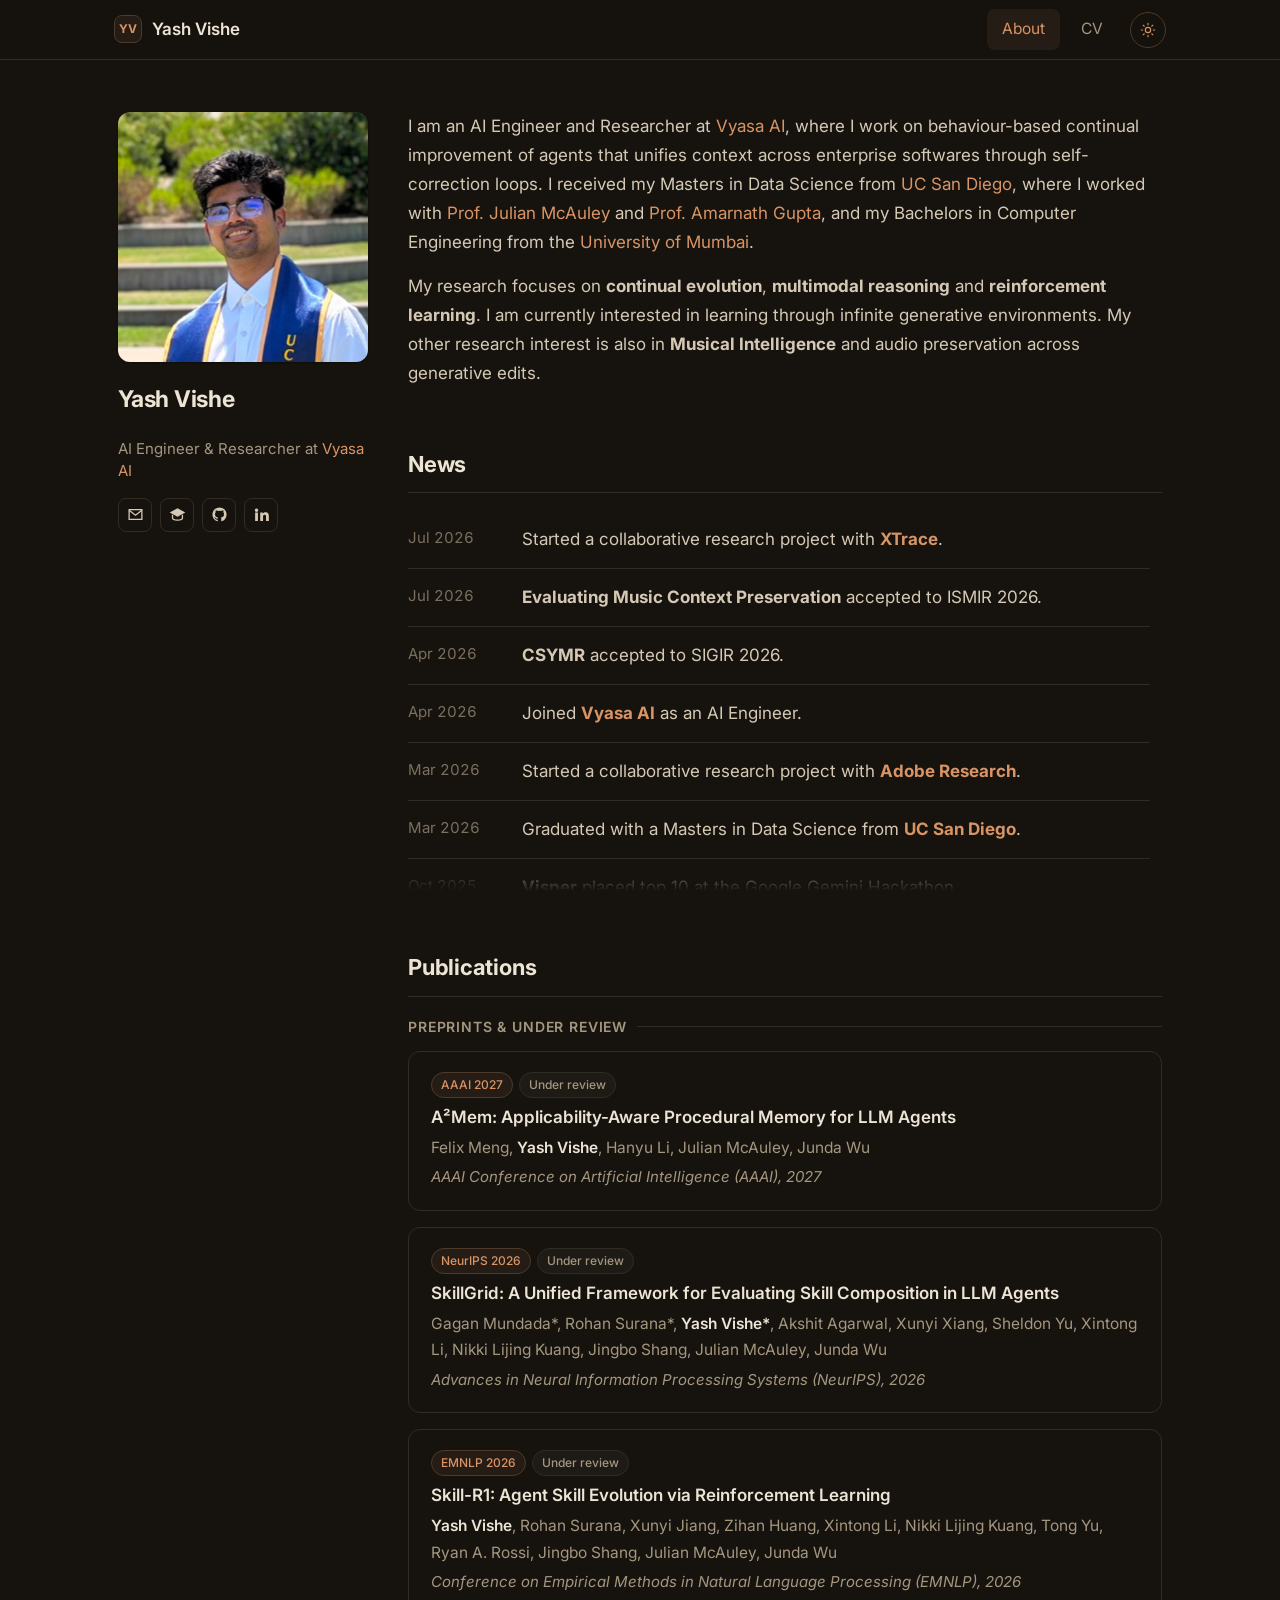
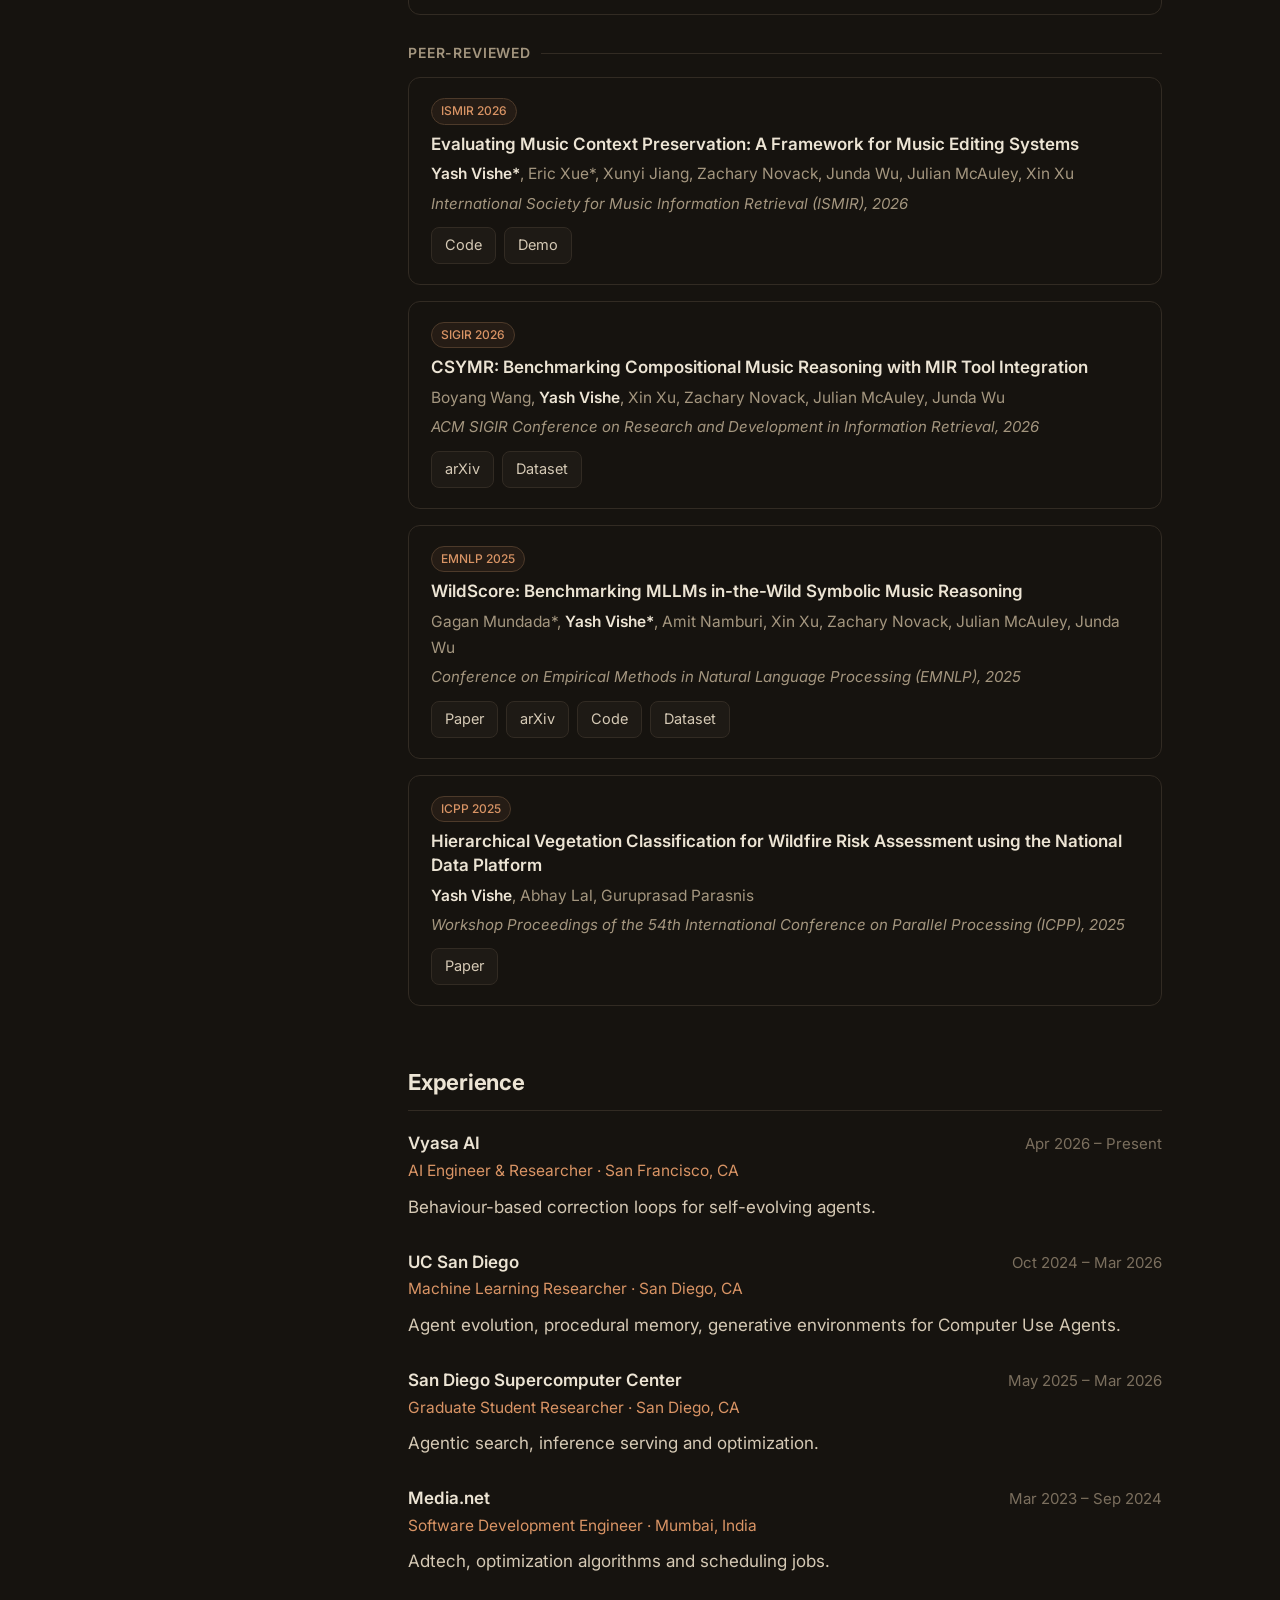
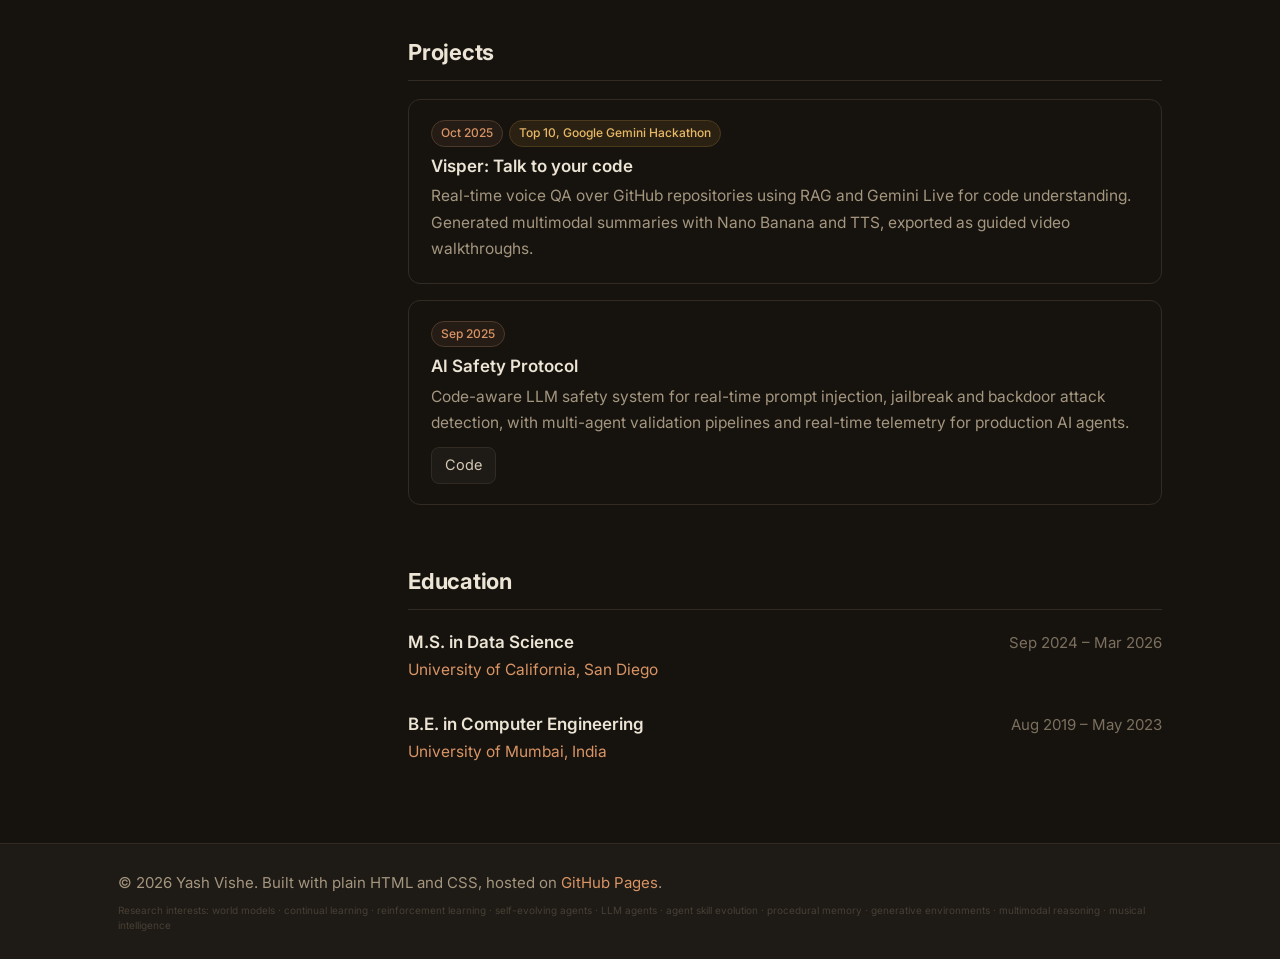
==== index.html @ a3ae2d79 "Replace Hugo portfolio with static academic homepage Single-page site: bio, news, publications, expe" ====
<!DOCTYPE html>
<html lang="en">
<head>
<meta charset="utf-8">
<meta name="viewport" content="width=device-width, initial-scale=1">
<title>Yash Vishe — World Models, Continual Learning &amp; Self-Evolving Agents</title>
<meta name="description" content="Yash Vishe is an AI Engineer and Researcher working on world models, continual learning, reinforcement learning and self-evolving agents. Publications at EMNLP, SIGIR, ISMIR and ICPP.">
<meta name="author" content="Yash Vishe">
<meta name="keywords" content="Yash Vishe, world models, continual learning, reinforcement learning, self-evolving agents, LLM agents, agent skill evolution, procedural memory, generative environments, multimodal reasoning, UC San Diego, AI researcher">
<link rel="canonical" href="https://yashvishe13.github.io/">
<meta name="robots" content="index, follow, max-image-preview:large, max-snippet:-1">

<!-- Open Graph -->
<meta property="og:type" content="profile">
<meta property="og:site_name" content="Yash Vishe">
<meta property="og:title" content="Yash Vishe — World Models, Continual Learning &amp; Self-Evolving Agents">
<meta property="og:description" content="AI Engineer and Researcher working on world models, continual learning, reinforcement learning and self-evolving agents.">
<meta property="og:url" content="https://yashvishe13.github.io/">
<meta property="og:image" content="https://yashvishe13.github.io/assets/profile.jpg">
<meta property="og:image:alt" content="Portrait of Yash Vishe">
<meta property="profile:first_name" content="Yash">
<meta property="profile:last_name" content="Vishe">

<!-- Twitter/X -->
<meta name="twitter:card" content="summary_large_image">
<meta name="twitter:title" content="Yash Vishe — World Models, Continual Learning &amp; Self-Evolving Agents">
<meta name="twitter:description" content="AI Engineer and Researcher working on world models, continual learning, reinforcement learning and self-evolving agents.">
<meta name="twitter:image" content="https://yashvishe13.github.io/assets/profile.jpg">

<!-- Google Scholar / citation indexing -->
<meta name="citation_author" content="Vishe, Yash">
<meta name="citation_author_institution" content="University of California, San Diego">

<link rel="preconnect" href="https://fonts.googleapis.com">
<link rel="preconnect" href="https://fonts.gstatic.com" crossorigin>
<link href="https://fonts.googleapis.com/css2?family=Inter:wght@400;500;600;700&display=swap" rel="stylesheet">
<link rel="stylesheet" href="style.css">

<script type="application/ld+json">
{
  "@context": "https://schema.org",
  "@graph": [
    {
      "@type": "Person",
      "@id": "https://yashvishe13.github.io/#person",
      "name": "Yash Vishe",
      "givenName": "Yash",
      "familyName": "Vishe",
      "url": "https://yashvishe13.github.io/",
      "image": "https://yashvishe13.github.io/assets/profile.jpg",
      "email": "mailto:yvishe@ucsd.edu",
      "jobTitle": "AI Engineer and Researcher",
      "description": "AI Engineer and Researcher working on world models, continual learning, reinforcement learning and self-evolving agents.",
      "worksFor": { "@type": "Organization", "name": "Vyasa AI", "url": "https://www.vyasa-ai.com/" },
      "alumniOf": [
        { "@type": "CollegeOrUniversity", "name": "University of California, San Diego", "url": "https://ucsd.edu" },
        { "@type": "CollegeOrUniversity", "name": "University of Mumbai", "url": "https://mu.ac.in/" }
      ],
      "knowsAbout": [
        "World models",
        "Continual learning",
        "Reinforcement learning",
        "Self-evolving agents",
        "LLM agents",
        "Agent skill evolution",
        "Procedural memory",
        "Generative environments",
        "Multimodal reasoning",
        "Music information retrieval"
      ],
      "sameAs": [
        "https://scholar.google.com/citations?user=0bql14MAAAAJ&hl=en",
        "https://github.com/Yashvishe13",
        "https://linkedin.com/in/yashvishe"
      ]
    },
    {
      "@type": "WebSite",
      "@id": "https://yashvishe13.github.io/#website",
      "url": "https://yashvishe13.github.io/",
      "name": "Yash Vishe",
      "about": { "@id": "https://yashvishe13.github.io/#person" },
      "inLanguage": "en"
    },
    {
      "@type": "ScholarlyArticle",
      "headline": "WildScore: Benchmarking MLLMs in-the-Wild Symbolic Music Reasoning",
      "author": { "@id": "https://yashvishe13.github.io/#person" },
      "datePublished": "2025",
      "url": "https://aclanthology.org/2025.emnlp-main.853/",
      "sameAs": "https://arxiv.org/abs/2509.04744",
      "isPartOf": { "@type": "PublicationEvent", "name": "EMNLP 2025" }
    },
    {
      "@type": "ScholarlyArticle",
      "headline": "CSYMR: Benchmarking Compositional Music Reasoning with MIR Tool Integration",
      "author": { "@id": "https://yashvishe13.github.io/#person" },
      "datePublished": "2026",
      "url": "https://arxiv.org/abs/2601.11556",
      "isPartOf": { "@type": "PublicationEvent", "name": "SIGIR 2026" }
    },
    {
      "@type": "ScholarlyArticle",
      "headline": "Hierarchical Vegetation Classification for Wildfire Risk Assessment using the National Data Platform",
      "author": { "@id": "https://yashvishe13.github.io/#person" },
      "datePublished": "2025",
      "url": "https://dl.acm.org/doi/full/10.1145/3750720.3757307",
      "isPartOf": { "@type": "PublicationEvent", "name": "ICPP 2025 Workshops" }
    }
  ]
}
</script>

<script>
// set the mode before first paint so dark never flashes white
(function () {
  var saved = localStorage.getItem('theme');
  document.documentElement.setAttribute('data-theme', saved || 'dark');
})();
</script>
</head>
<body>

<nav class="nav">
  <div class="nav-inner">
    <a class="nav-logo" href="/">
      <span class="logo-mark">YV</span>
      <span>Yash Vishe</span>
    </a>
    <div class="nav-right">
      <ul class="nav-links">
        <li><a href="/" class="active">About</a></li>
        <li><a href="assets/resume_main.pdf">CV</a></li>
      </ul>
      <button id="themeToggle" class="theme-toggle" type="button" aria-label="Toggle color mode" title="Switch to dark mode">
        <svg class="icon-moon" viewBox="0 0 24 24" fill="none" stroke="currentColor" stroke-width="1.7" stroke-linecap="round" stroke-linejoin="round"><path d="M21 12.8A9 9 0 1 1 11.2 3a7 7 0 0 0 9.8 9.8Z"/></svg>
        <svg class="icon-sun" viewBox="0 0 24 24" fill="none" stroke="currentColor" stroke-width="1.7" stroke-linecap="round" stroke-linejoin="round"><circle cx="12" cy="12" r="4"/><path d="M12 2v2m0 16v2M4.9 4.9l1.4 1.4m11.4 11.4 1.4 1.4M2 12h2m16 0h2M4.9 19.1l1.4-1.4M17.7 6.3l1.4-1.4"/></svg>
      </button>
    </div>
  </div>
</nav>

<main class="page">
  <div class="profile-layout">

    <aside class="sidebar">
      <div class="profile-photo-wrap">
        <img src="assets/profile.jpg" alt="Yash Vishe"
             onerror="this.remove();this.closest('.profile-photo-wrap').classList.add('empty')">
      </div>
      <h1 class="profile-name">Yash Vishe</h1>
      <div class="profile-title">AI Engineer &amp; Researcher at <a href="https://www.vyasa-ai.com/" target="_blank" rel="noopener">Vyasa AI</a></div>
      <div class="social-links">
        <a href="mailto:yvishe@ucsd.edu" title="Email" aria-label="Email">
          <svg viewBox="0 0 24 24"><path d="M3 5h18v14H3z" fill="none" stroke="currentColor" stroke-width="1.8"/><path d="m3 6 9 7 9-7" fill="none" stroke="currentColor" stroke-width="1.8"/></svg>
        </a>
        <a href="https://scholar.google.com/citations?user=0bql14MAAAAJ&amp;hl=en" title="Google Scholar" aria-label="Google Scholar" target="_blank" rel="noopener">
          <svg viewBox="0 0 24 24"><path d="M12 3 1 9l11 6 11-6-11-6Z" fill="currentColor"/><path d="M5 12.5V17c0 1.7 3.1 3 7 3s7-1.3 7-3v-4.5" fill="none" stroke="currentColor" stroke-width="1.8"/></svg>
        </a>
        <a href="https://github.com/Yashvishe13" title="GitHub" aria-label="GitHub" target="_blank" rel="noopener">
          <svg viewBox="0 0 24 24"><path fill="currentColor" d="M12 2a10 10 0 0 0-3.16 19.49c.5.09.68-.22.68-.48v-1.7c-2.78.6-3.37-1.34-3.37-1.34-.45-1.16-1.11-1.47-1.11-1.47-.91-.62.07-.61.07-.61 1 .07 1.53 1.03 1.53 1.03.9 1.53 2.36 1.09 2.94.83.09-.65.35-1.09.63-1.34-2.22-.25-4.56-1.11-4.56-4.95 0-1.09.39-1.99 1.03-2.69-.1-.25-.45-1.27.1-2.65 0 0 .84-.27 2.75 1.03a9.5 9.5 0 0 1 5 0c1.91-1.3 2.75-1.03 2.75-1.03.55 1.38.2 2.4.1 2.65.64.7 1.03 1.6 1.03 2.69 0 3.85-2.34 4.7-4.57 4.95.36.31.68.92.68 1.85v2.74c0 .27.18.58.69.48A10 10 0 0 0 12 2Z"/></svg>
        </a>
        <a href="https://linkedin.com/in/yashvishe" title="LinkedIn" aria-label="LinkedIn" target="_blank" rel="noopener">
          <svg viewBox="0 0 24 24"><path fill="currentColor" d="M4.98 3.5a2.5 2.5 0 1 0 0 5 2.5 2.5 0 0 0 0-5ZM3 9h4v12H3V9Zm7 0h3.8v1.7h.05c.53-.95 1.83-1.95 3.77-1.95 4.03 0 4.78 2.5 4.78 5.75V21h-4v-5.7c0-1.36-.03-3.1-1.95-3.1-1.95 0-2.25 1.47-2.25 3v5.8h-4V9Z"/></svg>
        </a>
      </div>
    </aside>

    <div class="main-content">

      <section class="section">
        <p class="bio">
          I am an AI Engineer and Researcher at <a href="https://www.vyasa-ai.com/" target="_blank" rel="noopener">Vyasa AI</a>, where I work on
          behaviour-based continual improvement of agents that unifies context across enterprise
          softwares through self-correction loops. I received my Masters in Data Science
          from <a href="https://ucsd.edu" target="_blank" rel="noopener">UC San Diego</a>, where I worked with
          <a href="https://cseweb.ucsd.edu/~jmcauley/" target="_blank" rel="noopener">Prof. Julian McAuley</a> and
          <a href="https://www.sdsc.edu/research/experts/gupta_amarnath.html" target="_blank" rel="noopener">Prof. Amarnath Gupta</a>, and my Bachelors in
          Computer Engineering from the <a href="https://mu.ac.in/" target="_blank" rel="noopener">University of Mumbai</a>.
        </p>
        <p class="bio">
          My research focuses on <strong>continual evolution</strong>, <strong>multimodal reasoning</strong>
          and <strong>reinforcement learning</strong>. I am currently interested in learning through
          infinite generative environments. My other research interest is also in
          <strong>Musical Intelligence</strong> and audio preservation across generative edits.
        </p>
      </section>

      <section class="section" id="news">
        <h2 class="section-title">News</h2>
        <ul class="news-list">
          <li class="news-item"><span class="news-date">Jul 2026</span><span class="news-text">Started a collaborative research project with <a href="https://xtrace.ai/" target="_blank" rel="noopener"><strong>XTrace</strong></a>.</span></li>
          <li class="news-item"><span class="news-date">Jul 2026</span><span class="news-text"><strong>Evaluating Music Context Preservation</strong> accepted to ISMIR 2026.</span></li>
          <li class="news-item"><span class="news-date">Apr 2026</span><span class="news-text"><strong>CSYMR</strong> accepted to SIGIR 2026.</span></li>
          <li class="news-item"><span class="news-date">Apr 2026</span><span class="news-text">Joined <a href="https://www.vyasa-ai.com/" target="_blank" rel="noopener"><strong>Vyasa AI</strong></a> as an AI Engineer.</span></li>
          <li class="news-item"><span class="news-date">Mar 2026</span><span class="news-text">Started a collaborative research project with <a href="https://research.adobe.com/" target="_blank" rel="noopener"><strong>Adobe Research</strong></a>.</span></li>
          <li class="news-item"><span class="news-date">Mar 2026</span><span class="news-text">Graduated with a Masters in Data Science from <a href="https://ucsd.edu" target="_blank" rel="noopener"><strong>UC San Diego</strong></a>.</span></li>
          <li class="news-item"><span class="news-date">Oct 2025</span><span class="news-text"><strong>Visper</strong> placed top 10 at the Google Gemini Hackathon.</span></li>
          <li class="news-item"><span class="news-date">Sep 2025</span><span class="news-text"><strong>Hierarchical Vegetation Classification</strong> accepted to the ICPP 2025 Workshops.</span></li>
          <li class="news-item"><span class="news-date">Aug 2025</span><span class="news-text"><strong>WildScore</strong> accepted to EMNLP 2025.</span></li>
          <li class="news-item"><span class="news-date">May 2025</span><span class="news-text">Started as a Graduate Student Researcher at the <a href="https://www.sdsc.edu/" target="_blank" rel="noopener"><strong>San Diego Supercomputer Center</strong></a>.</span></li>
          <li class="news-item"><span class="news-date">Apr 2025</span><span class="news-text">Awarded a <strong>$1,500 fellowship</strong> from <a href="https://www.lanl.gov/" target="_blank" rel="noopener"><strong>Los Alamos National Laboratory</strong></a>.</span></li>
          <li class="news-item"><span class="news-date">Mar 2025</span><span class="news-text">Placed <strong>1st</strong> in the <strong>Fire Ready Data Challenge</strong>.</span></li>
        </ul>
      </section>

      <section class="section" id="publications">
        <h2 class="section-title">Publications</h2>

        <h3 class="subsection-title">Preprints &amp; Under Review</h3>
        <div class="pub-list">

          <div class="pub-card">
            <div class="pub-tags"><span class="tag tag-venue">AAAI 2027</span><span class="tag tag-review">Under review</span></div>
            <div class="pub-title">A²Mem: Applicability-Aware Procedural Memory for LLM Agents</div>
            <div class="pub-authors">Felix Meng, <strong>Yash Vishe</strong>, Hanyu Li, Julian McAuley, Junda Wu</div>
            <div class="pub-venue">AAAI Conference on Artificial Intelligence (AAAI), 2027</div>
          </div>

          <div class="pub-card">
            <div class="pub-tags"><span class="tag tag-venue">NeurIPS 2026</span><span class="tag tag-review">Under review</span></div>
            <div class="pub-title">SkillGrid: A Unified Framework for Evaluating Skill Composition in LLM Agents</div>
            <div class="pub-authors">Gagan Mundada*, Rohan Surana*, <strong>Yash Vishe*</strong>, Akshit Agarwal, Xunyi Xiang, Sheldon Yu, Xintong Li, Nikki Lijing Kuang, Jingbo Shang, Julian McAuley, Junda Wu</div>
            <div class="pub-venue">Advances in Neural Information Processing Systems (NeurIPS), 2026</div>
          </div>

          <div class="pub-card">
            <div class="pub-tags"><span class="tag tag-venue">EMNLP 2026</span><span class="tag tag-review">Under review</span></div>
            <div class="pub-title">Skill-R1: Agent Skill Evolution via Reinforcement Learning</div>
            <div class="pub-authors"><strong>Yash Vishe</strong>, Rohan Surana, Xunyi Jiang, Zihan Huang, Xintong Li, Nikki Lijing Kuang, Tong Yu, Ryan A. Rossi, Jingbo Shang, Julian McAuley, Junda Wu</div>
            <div class="pub-venue">Conference on Empirical Methods in Natural Language Processing (EMNLP), 2026</div>
          </div>

        </div>

        <h3 class="subsection-title">Peer-Reviewed</h3>
        <div class="pub-list">

          <div class="pub-card">
            <div class="pub-tags"><span class="tag tag-venue">ISMIR 2026</span></div>
            <div class="pub-title">Evaluating Music Context Preservation: A Framework for Music Editing Systems</div>
            <div class="pub-authors"><strong>Yash Vishe*</strong>, Eric Xue*, Xunyi Jiang, Zachary Novack, Junda Wu, Julian McAuley, Xin Xu</div>
            <div class="pub-venue">International Society for Music Information Retrieval (ISMIR), 2026</div>
            <div class="pub-links">
              <a class="pub-link" href="https://github.com/Yashvishe13/MuseCPEval" target="_blank" rel="noopener">Code</a>
              <a class="pub-link" href="https://musecpeval-demo.netlify.app/" target="_blank" rel="noopener">Demo</a>
            </div>
          </div>

          <div class="pub-card">
            <div class="pub-tags"><span class="tag tag-venue">SIGIR 2026</span></div>
            <div class="pub-title"><a href="https://arxiv.org/abs/2601.11556" target="_blank" rel="noopener">CSYMR: Benchmarking Compositional Music Reasoning with MIR Tool Integration</a></div>
            <div class="pub-authors">Boyang Wang, <strong>Yash Vishe</strong>, Xin Xu, Zachary Novack, Julian McAuley, Junda Wu</div>
            <div class="pub-venue">ACM SIGIR Conference on Research and Development in Information Retrieval, 2026</div>
            <div class="pub-links">
              <a class="pub-link" href="https://arxiv.org/abs/2601.11556" target="_blank" rel="noopener">arXiv</a>
              <a class="pub-link" href="https://huggingface.co/datasets/wangby76/CSyMR-Bench" target="_blank" rel="noopener">Dataset</a>
            </div>
          </div>

          <div class="pub-card">
            <div class="pub-tags"><span class="tag tag-venue">EMNLP 2025</span></div>
            <div class="pub-title"><a href="https://aclanthology.org/2025.emnlp-main.853/" target="_blank" rel="noopener">WildScore: Benchmarking MLLMs in-the-Wild Symbolic Music Reasoning</a></div>
            <div class="pub-authors">Gagan Mundada*, <strong>Yash Vishe*</strong>, Amit Namburi, Xin Xu, Zachary Novack, Julian McAuley, Junda Wu</div>
            <div class="pub-venue">Conference on Empirical Methods in Natural Language Processing (EMNLP), 2025</div>
            <div class="pub-links">
              <a class="pub-link" href="https://aclanthology.org/2025.emnlp-main.853/" target="_blank" rel="noopener">Paper</a>
              <a class="pub-link" href="https://arxiv.org/abs/2509.04744" target="_blank" rel="noopener">arXiv</a>
              <a class="pub-link" href="https://github.com/Yashvishe13/WildScore" target="_blank" rel="noopener">Code</a>
              <a class="pub-link" href="https://huggingface.co/datasets/GM77/WildScore" target="_blank" rel="noopener">Dataset</a>
            </div>
          </div>

          <div class="pub-card">
            <div class="pub-tags"><span class="tag tag-venue">ICPP 2025</span></div>
            <div class="pub-title"><a href="https://dl.acm.org/doi/full/10.1145/3750720.3757307" target="_blank" rel="noopener">Hierarchical Vegetation Classification for Wildfire Risk Assessment using the National Data Platform</a></div>
            <div class="pub-authors"><strong>Yash Vishe</strong>, Abhay Lal, Guruprasad Parasnis</div>
            <div class="pub-venue">Workshop Proceedings of the 54th International Conference on Parallel Processing (ICPP), 2025</div>
            <div class="pub-links">
              <a class="pub-link" href="https://dl.acm.org/doi/full/10.1145/3750720.3757307" target="_blank" rel="noopener">Paper</a>
            </div>
          </div>

        </div>
      </section>

      <section class="section" id="experience">
        <h2 class="section-title">Experience</h2>
        <div class="exp-list">

          <div class="exp-item">
            <div class="exp-head">
              <span class="exp-role">Vyasa AI</span>
              <span class="exp-date">Apr 2026 – Present</span>
            </div>
            <div class="exp-org">AI Engineer &amp; Researcher · San Francisco, CA</div>
            <p class="exp-note">Behaviour-based correction loops for self-evolving agents.</p>
          </div>

          <div class="exp-item">
            <div class="exp-head">
              <span class="exp-role">UC San Diego</span>
              <span class="exp-date">Oct 2024 – Mar 2026</span>
            </div>
            <div class="exp-org">Machine Learning Researcher · San Diego, CA</div>
            <p class="exp-note">Agent evolution, procedural memory, generative environments for Computer Use Agents.</p>
          </div>

          <div class="exp-item">
            <div class="exp-head">
              <span class="exp-role">San Diego Supercomputer Center</span>
              <span class="exp-date">May 2025 – Mar 2026</span>
            </div>
            <div class="exp-org">Graduate Student Researcher · San Diego, CA</div>
            <p class="exp-note">Agentic search, inference serving and optimization.</p>
          </div>

          <div class="exp-item">
            <div class="exp-head">
              <span class="exp-role">Media.net</span>
              <span class="exp-date">Mar 2023 – Sep 2024</span>
            </div>
            <div class="exp-org">Software Development Engineer · Mumbai, India</div>
            <p class="exp-note">Adtech, optimization algorithms and scheduling jobs.</p>
          </div>

        </div>
      </section>

      <section class="section" id="projects">
        <h2 class="section-title">Projects</h2>
        <div class="pub-list">

          <div class="pub-card">
            <div class="pub-tags"><span class="tag tag-venue">Oct 2025</span><span class="tag tag-award">Top 10, Google Gemini Hackathon</span></div>
            <div class="pub-title">Visper: Talk to your code</div>
            <div class="pub-authors">Real-time voice QA over GitHub repositories using RAG and Gemini Live for code understanding. Generated multimodal summaries with Nano Banana and TTS, exported as guided video walkthroughs.</div>
          </div>

          <div class="pub-card">
            <div class="pub-tags"><span class="tag tag-venue">Sep 2025</span></div>
            <div class="pub-title"><a href="https://github.com/Yashvishe13/AI-safety-protocol" target="_blank" rel="noopener">AI Safety Protocol</a></div>
            <div class="pub-authors">Code-aware LLM safety system for real-time prompt injection, jailbreak and backdoor attack detection, with multi-agent validation pipelines and real-time telemetry for production AI agents.</div>
            <div class="pub-links"><a class="pub-link" href="https://github.com/Yashvishe13/AI-safety-protocol" target="_blank" rel="noopener">Code</a></div>
          </div>

        </div>
      </section>

      <section class="section" id="education">
        <h2 class="section-title">Education</h2>
        <div class="exp-list">
          <div class="exp-item">
            <div class="exp-head">
              <span class="exp-role">M.S. in Data Science</span>
              <span class="exp-date">Sep 2024 – Mar 2026</span>
            </div>
            <div class="exp-org">University of California, San Diego</div>
          </div>
          <div class="exp-item">
            <div class="exp-head">
              <span class="exp-role">B.E. in Computer Engineering</span>
              <span class="exp-date">Aug 2019 – May 2023</span>
            </div>
            <div class="exp-org">University of Mumbai, India</div>
          </div>
        </div>
      </section>

    </div>
  </div>
</main>

<footer class="footer">
  <p>© 2026 Yash Vishe. Built with plain HTML and CSS, hosted on <a href="https://pages.github.com/" target="_blank" rel="noopener">GitHub Pages</a>.</p>
  <p class="footer-keywords">Research interests: world models · continual learning · reinforcement learning · self-evolving agents · LLM agents · agent skill evolution · procedural memory · generative environments · multimodal reasoning · musical intelligence</p>
</footer>

<script>
// Light / dark mode
(function () {
  var btn = document.getElementById('themeToggle');
  apply(document.documentElement.getAttribute('data-theme') || 'dark');

  btn.addEventListener('click', function () {
    var next = document.documentElement.getAttribute('data-theme') === 'dark' ? 'light' : 'dark';
    apply(next);
    localStorage.setItem('theme', next);
  });

  function apply(mode) {
    document.documentElement.setAttribute('data-theme', mode);
    btn.setAttribute('aria-pressed', mode === 'dark');
    btn.title = mode === 'dark' ? 'Switch to light mode' : 'Switch to dark mode';
  }
})();
</script>

</body>
</html>
---- style.css ----
/* ---------- tokens ---------- */
:root {
  --max-width: 1100px;
  --sidebar-w: 250px;
  --gap: 40px;
  --nav-height: 60px;
  --section-gap: 58px;
  --radius: 12px;
  --radius-sm: 8px;
  --shadow-sm: 0 1px 2px rgba(0, 0, 0, .06);
  --shadow-md: 0 4px 14px rgba(0, 0, 0, .08);
  --t: 150ms ease;

  --c-bg: #ffffff;
  --c-bg-2: #f9f4f1;
  --c-bg-3: #f0e8e3;
  --c-nav-bg: rgba(255, 255, 255, .92);
  --c-text: #18100a;
  --c-text-2: #3d2818;
  --c-text-3: #7d6659;
  --c-text-4: #a89082;
  --c-border: #e5d8d0;
  --c-border-2: #d0c0b5;
  --c-accent: #6b3a2a;
  --c-accent-dark: #5a2e1e;
  --c-accent-bg: #f9f0ec;
  --c-accent-border: #dfc4bb;
  --c-amber: #92400e;
  --c-amber-bg: #fef3c7;
  --c-amber-border: #fde68a;
}

/* dark mode — explicit choice wins in both directions */
:root[data-theme="dark"] {
  color-scheme: dark;
  --c-bg: #16130f;
  --c-bg-2: #1e1a15;
  --c-bg-3: #2a241d;
  --c-nav-bg: rgba(22, 19, 15, .92);
  --c-text: #ece4d4;
  --c-text-2: #d5c9b5;
  --c-text-3: #a4967f;
  --c-text-4: #7b6f5e;
  --c-border: #322b23;
  --c-border-2: #473d31;
  --c-accent: #d99465;
  --c-accent-dark: #eaab80;
  --c-accent-bg: #251c15;
  --c-accent-border: #4d3a2a;
  --c-amber: #e8b866;
  --c-amber-bg: #2b2113;
  --c-amber-border: #4c3a1d;
  --shadow-sm: 0 1px 2px rgba(0, 0, 0, .4);
  --shadow-md: 0 4px 14px rgba(0, 0, 0, .5);
  --shadow-lg: 0 8px 28px rgba(0, 0, 0, .6);
}

* { box-sizing: border-box; }

html { scroll-behavior: smooth; scroll-padding-top: calc(var(--nav-height) + 24px); }

body {
  margin: 0;
  background: var(--c-bg);
  color: var(--c-text);
  font-family: Inter, -apple-system, system-ui, "Segoe UI", sans-serif;
  font-size: 17px;
  line-height: 1.7;
  -webkit-font-smoothing: antialiased;
}

a { color: var(--c-accent); text-decoration: none; }
a:hover { color: var(--c-accent-dark); text-decoration: underline; }

/* ---------- nav ---------- */
.nav {
  position: sticky;
  top: 0;
  z-index: 50;
  height: var(--nav-height);
  background: var(--c-nav-bg);
  backdrop-filter: saturate(180%) blur(10px);
  border-bottom: 1px solid var(--c-border);
}
.nav-inner {
  max-width: var(--max-width);
  height: 100%;
  margin: 0 auto;
  padding: 0 24px;
  display: flex;
  align-items: center;
  justify-content: space-between;
}
.nav-logo {
  display: flex;
  align-items: center;
  gap: 10px;
  color: var(--c-text);
  font-weight: 600;
}
.nav-logo:hover { text-decoration: none; }
.logo-mark {
  display: grid;
  place-items: center;
  width: 28px;
  height: 28px;
  border-radius: var(--radius-sm);
  background: var(--c-accent-bg);
  border: 1px solid var(--c-accent-border);
  color: var(--c-accent);
  font-size: 12px;
  font-weight: 700;
  letter-spacing: .02em;
}
.nav-right { display: flex; align-items: center; gap: 12px; }
.nav-links { display: flex; gap: 6px; list-style: none; margin: 0; padding: 0; }
.nav-links a {
  display: block;
  padding: 7px 15px;
  border-radius: var(--radius-sm);
  color: var(--c-text-3);
  font-size: 15.5px;
  transition: background var(--t), color var(--t);
}
.nav-links a:hover { background: var(--c-bg-2); color: var(--c-text); text-decoration: none; }
.nav-links a.active { background: var(--c-accent-bg); color: var(--c-accent); }

/* ---------- layout ---------- */
.page {
  max-width: var(--max-width);
  margin: 0 auto;
  padding: 52px 28px 0;
}
.profile-layout {
  display: grid;
  grid-template-columns: var(--sidebar-w) minmax(0, 1fr);
  gap: var(--gap);
  align-items: start;
}

/* ---------- sidebar ---------- */
.sidebar { position: sticky; top: calc(var(--nav-height) + 24px); }
.profile-photo-wrap {
  width: 100%;
  aspect-ratio: 1 / 1;
  border-radius: var(--radius);
  overflow: hidden;
  background: var(--c-bg-3);
  box-shadow: var(--shadow-sm);
}
.profile-photo-wrap img {
  width: 100%;
  height: 100%;
  object-fit: cover;
  /* zooms in on head/shoulders from the full-body source photo */
  object-position: 52% 26%;
  transform: scale(2.4);
  transform-origin: 52% 26%;
  display: block;
}
.profile-photo-wrap.empty { border: 1px dashed var(--c-border-2); }
.profile-name {
  margin-top: 18px;
  font-size: 23px;
  font-weight: 700;
  letter-spacing: -.01em;
}
.profile-title { margin-top: 5px; font-size: 15px; color: var(--c-text-3); line-height: 1.45; }
.social-links { display: flex; flex-wrap: wrap; gap: 8px; margin-top: 16px; }
.social-links a {
  display: grid;
  place-items: center;
  width: 34px;
  height: 34px;
  border-radius: var(--radius-sm);
  border: 1px solid var(--c-border);
  background: var(--c-bg);
  color: var(--c-text-2);
  transition: border-color var(--t), background var(--t), color var(--t), transform var(--t);
}
.social-links a:hover {
  border-color: var(--c-accent-border);
  background: var(--c-accent-bg);
  color: var(--c-accent);
  transform: translateY(-1px);
}
.social-links svg { width: 17px; height: 17px; }

/* ---------- sections ---------- */
.section { margin-bottom: var(--section-gap); }
.section-title {
  margin: 0 0 18px;
  padding-bottom: 9px;
  border-bottom: 1px solid var(--c-border);
  font-size: 22px;
  font-weight: 700;
  letter-spacing: -.01em;
}
.subsection-title {
  display: flex;
  align-items: center;
  gap: 10px;
  margin: 26px 0 12px;
  font-size: 14px;
  font-weight: 600;
  letter-spacing: .06em;
  text-transform: uppercase;
  color: var(--c-text-3);
}
.subsection-title::after {
  content: "";
  flex: 1;
  height: 1px;
  background: var(--c-border);
}
.section-title + .subsection-title { margin-top: 4px; }
.bio { margin: 0 0 16px; color: var(--c-text-2); }
.note { margin: 0; font-size: 15px; color: var(--c-text-3); }



/* ---------- news ---------- */
.news-list {
  list-style: none;
  margin: 0;
  padding: 0 12px 0 0;
  /* shows the 2026 items; older news scrolls into view */
  max-height: 380px;
  overflow-y: auto;
  overscroll-behavior: contain;
  scrollbar-width: thin;
  scrollbar-color: var(--c-border-2) transparent;
  /* fades the last row so it reads as "there is more below" */
  mask-image: linear-gradient(to bottom, #000 calc(100% - 34px), transparent 100%);
}
.news-list::-webkit-scrollbar { width: 8px; }
.news-list::-webkit-scrollbar-track { background: transparent; }
.news-list::-webkit-scrollbar-thumb {
  background: var(--c-border-2);
  border: 2px solid var(--c-bg);
  border-radius: 999px;
}
.news-list::-webkit-scrollbar-thumb:hover { background: var(--c-accent-border); }
.news-item {
  display: grid;
  grid-template-columns: 100px minmax(0, 1fr);
  gap: 14px;
  padding: 14px 0;
  border-bottom: 1px solid var(--c-border);
}
.news-item[hidden] { display: none; }
.news-date { color: var(--c-text-4); font-size: 15px; font-variant-numeric: tabular-nums; }
.news-text { color: var(--c-text-2); }
.show-more {
  margin-top: 12px;
  padding: 0;
  border: 0;
  background: none;
  color: var(--c-accent);
  font: inherit;
  font-size: 15px;
  cursor: pointer;
}
.show-more:hover { text-decoration: underline; }

/* ---------- publication / project cards ---------- */
.pub-list { display: flex; flex-direction: column; gap: 16px; }
.pub-card {
  padding: 20px 22px;
  border: 1px solid var(--c-border);
  border-radius: var(--radius);
  background: var(--c-bg);
  transition: border-color var(--t), box-shadow var(--t), transform var(--t);
}
.pub-card:hover {
  border-color: var(--c-accent-border);
  box-shadow: var(--shadow-md);
  transform: translateY(-1px);
}
.pub-tags { display: flex; flex-wrap: wrap; gap: 6px; margin-bottom: 8px; }
.tag {
  padding: 2px 9px;
  border-radius: 999px;
  font-size: 12px;
  font-weight: 500;
  line-height: 1.7;
}
.tag-venue { background: var(--c-accent-bg); border: 1px solid var(--c-accent-border); color: var(--c-accent); }
.tag-review { background: var(--c-bg-2); border: 1px solid var(--c-border); color: var(--c-text-3); }
.tag-award { background: var(--c-amber-bg); border: 1px solid var(--c-amber-border); color: var(--c-amber); }
.pub-title { font-size: 17px; font-weight: 600; line-height: 1.4; }
.pub-title a { color: var(--c-text); }
.pub-title a:hover { color: var(--c-accent); text-decoration: none; }
.pub-authors { margin-top: 5px; font-size: 15.5px; color: var(--c-text-3); }
.pub-authors strong { color: var(--c-text); font-weight: 600; }
.pub-venue { margin-top: 3px; font-size: 15px; font-style: italic; color: var(--c-text-3); }
.pub-links { display: flex; flex-wrap: wrap; gap: 8px; margin-top: 11px; }
.pub-link {
  padding: 5px 13px;
  border: 1px solid var(--c-border);
  border-radius: var(--radius-sm);
  background: var(--c-bg-2);
  color: var(--c-text-2);
  font-size: 14.5px;
  transition: border-color var(--t), background var(--t), color var(--t);
}
.pub-link:hover {
  border-color: var(--c-accent-border);
  background: var(--c-accent-bg);
  color: var(--c-accent);
  text-decoration: none;
}

/* ---------- experience / education ---------- */
.exp-list { display: flex; flex-direction: column; gap: 26px; }
.exp-head { display: flex; align-items: baseline; justify-content: space-between; gap: 16px; }
.exp-role { font-size: 17px; font-weight: 600; }
.exp-date { color: var(--c-text-4); font-size: 15px; white-space: nowrap; }
.exp-org { font-size: 15.5px; color: var(--c-accent); }
.exp-note { margin: 8px 0 0; color: var(--c-text-2); }
.exp-note + .exp-note { margin-top: 4px; }

/* ---------- skills ---------- */
.skills { margin: 0; }
.skills dt { margin-top: 12px; font-weight: 600; font-size: 15.5px; }
.skills dt:first-child { margin-top: 0; }
.skills dd { margin: 0; color: var(--c-text-2); }

/* ---------- footer ---------- */
.footer {
  margin-top: 20px;
  border-top: 1px solid var(--c-border);
  background: var(--c-bg-2);
}
.footer p {
  max-width: var(--max-width);
  margin: 0 auto;
  padding: 26px 28px 8px;
  font-size: 15px;
  color: var(--c-text-3);
}
/* crawlable, but deliberately quiet */
.footer-keywords {
  padding-top: 0 !important;
  padding-bottom: 26px !important;
  font-size: 10px !important;
  line-height: 1.5;
  color: var(--c-text-4) !important;
  opacity: .45;
}

/* ---------- light / dark toggle ---------- */
.theme-toggle {
  display: grid;
  place-items: center;
  width: 36px;
  height: 36px;
  padding: 0;
  border: 1px solid var(--c-accent-border);
  border-radius: 999px;
  background: transparent;
  color: var(--c-accent);
  cursor: pointer;
  transition: background var(--t), border-color var(--t), transform var(--t);
}
.theme-toggle:hover { background: var(--c-accent-bg); transform: translateY(-1px); }
.theme-toggle svg { width: 16px; height: 16px; }
.theme-toggle .icon-sun { display: none; }
:root[data-theme="dark"] .theme-toggle .icon-moon { display: none; }
:root[data-theme="dark"] .theme-toggle .icon-sun { display: block; }

/* ---------- responsive ---------- */
@media (max-width: 900px) {
  .profile-layout { grid-template-columns: 1fr; gap: 28px; }
  .sidebar {
    position: static;
    display: grid;
    grid-template-columns: 130px minmax(0, 1fr);
    gap: 18px;
    align-items: center;
  }
  .profile-photo-wrap { width: 130px; }
  .profile-name { margin-top: 0; }
}

@media (max-width: 560px) {
  .page { padding-top: 28px; }
  .sidebar { grid-template-columns: 1fr; justify-items: start; }
  .news-item { grid-template-columns: 1fr; gap: 2px; }
  .exp-head { flex-direction: column; gap: 2px; }
  .nav-right { gap: 8px; }
}
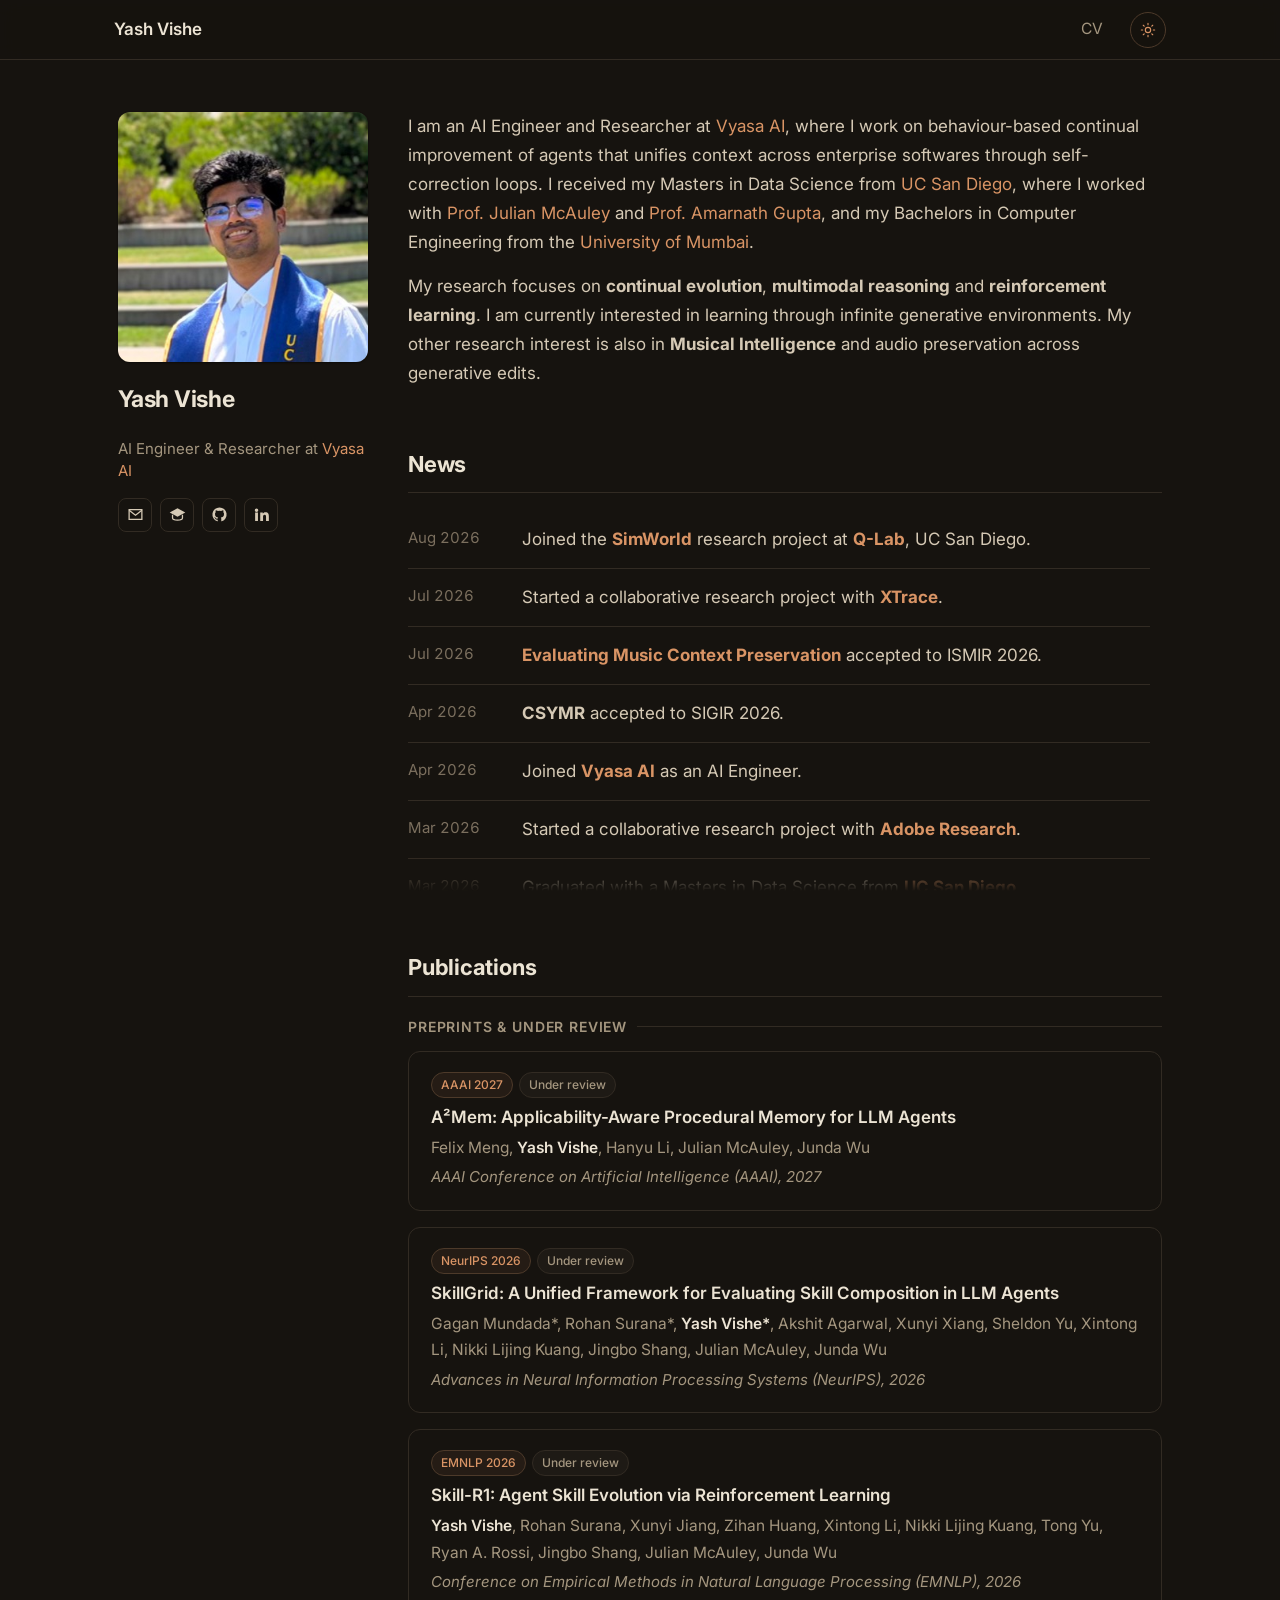
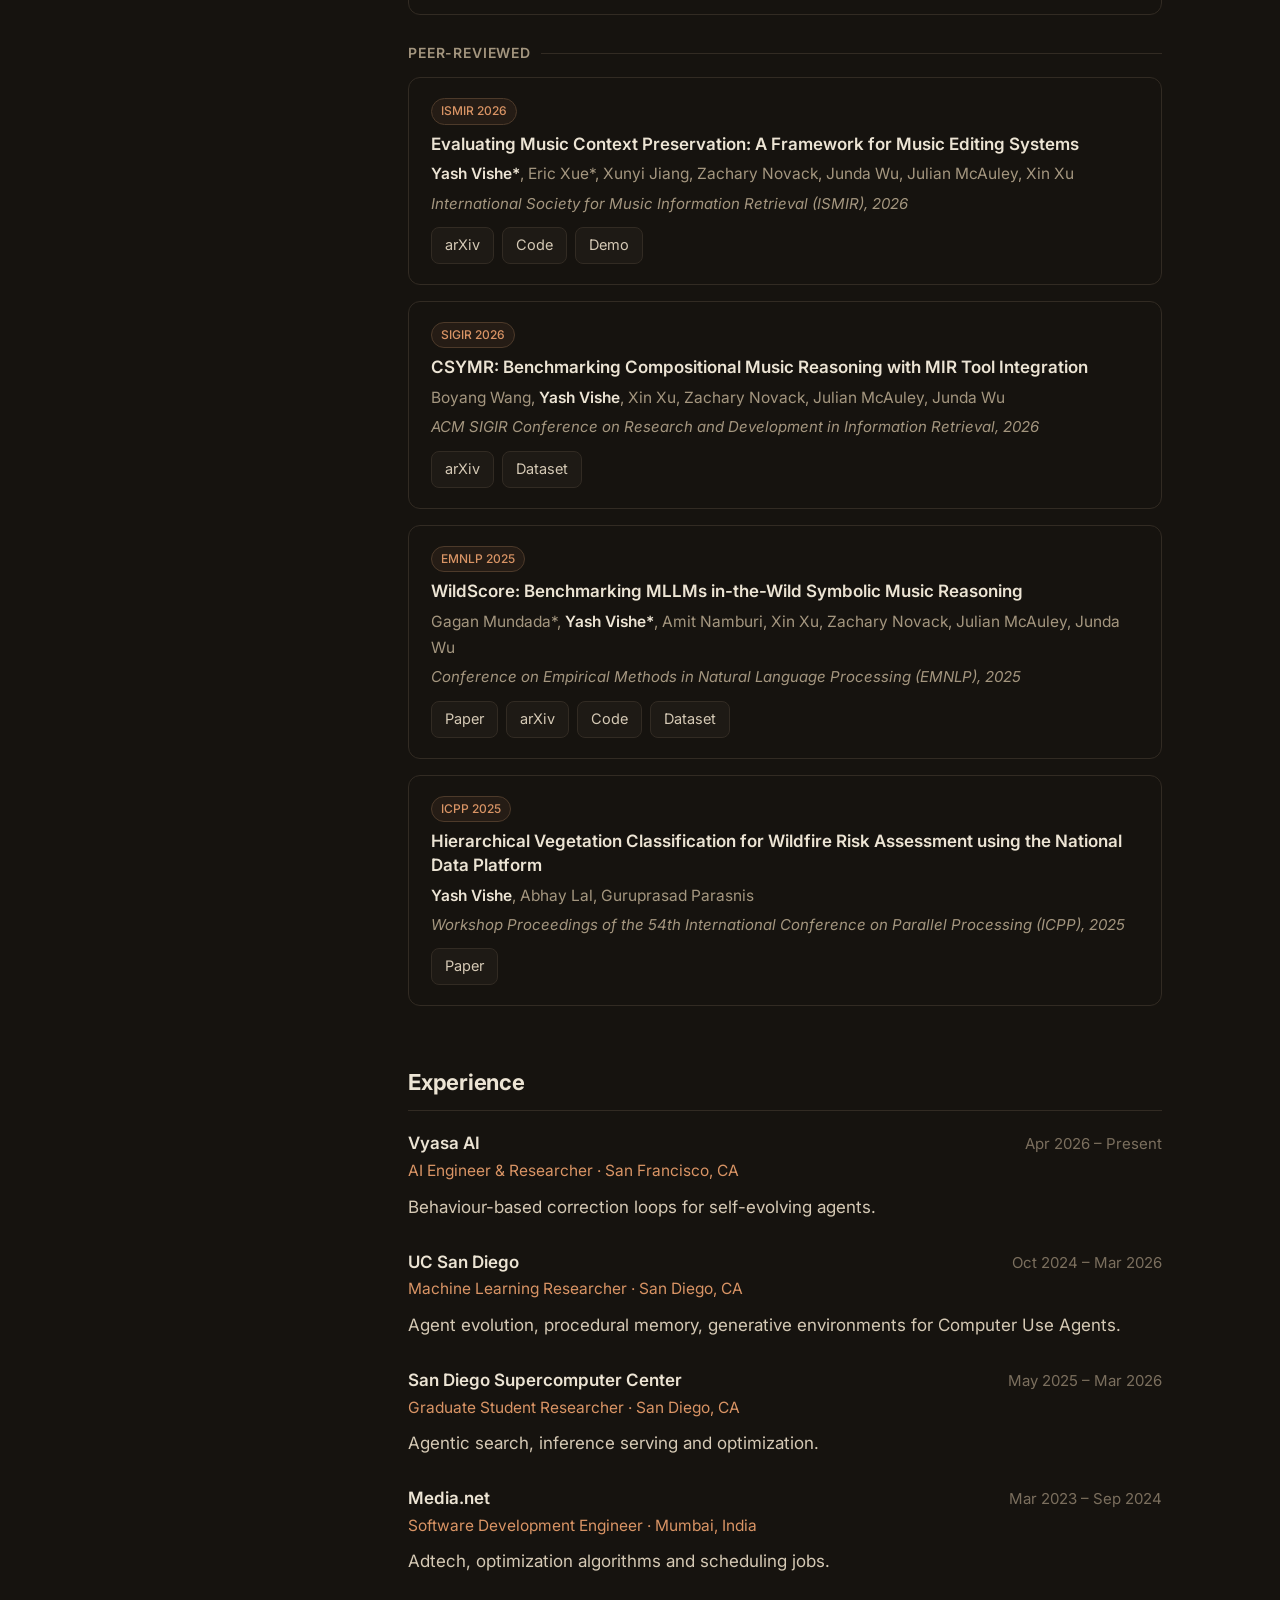
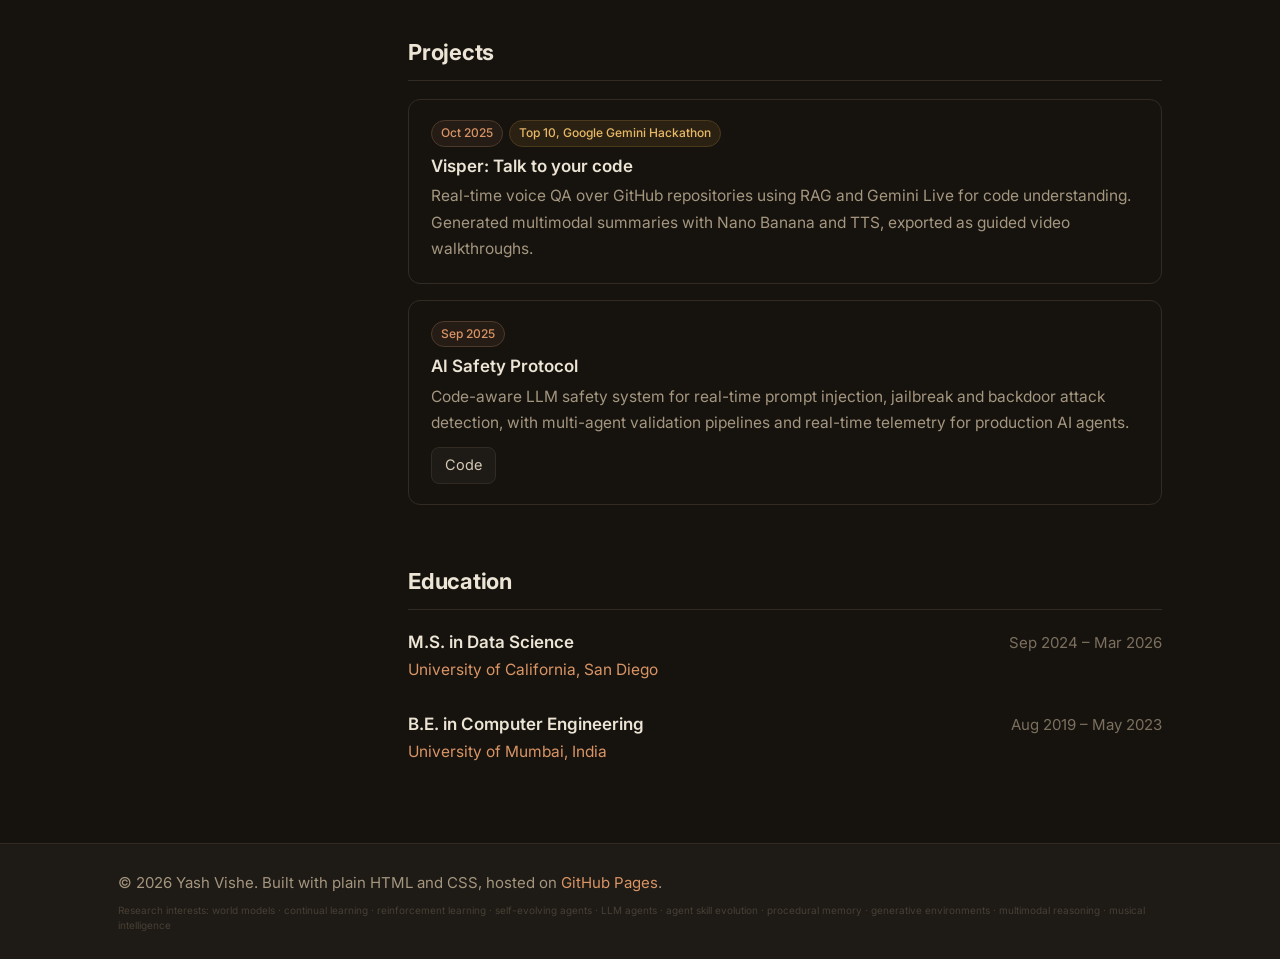
==== commit 3248bebd: "Trim nav branding, add SimWorld news item and ISMIR arXiv links Drop the YV logo mark and the About " ====
--- a/index.html
+++ b/index.html
@@ -3,7 +3,7 @@
 <head>
 <meta charset="utf-8">
 <meta name="viewport" content="width=device-width, initial-scale=1">
-<title>Yash Vishe — World Models, Continual Learning &amp; Self-Evolving Agents</title>
+<title>Yash Vishe</title>
 <meta name="description" content="Yash Vishe is an AI Engineer and Researcher working on world models, continual learning, reinforcement learning and self-evolving agents. Publications at EMNLP, SIGIR, ISMIR and ICPP.">
 <meta name="author" content="Yash Vishe">
 <meta name="keywords" content="Yash Vishe, world models, continual learning, reinforcement learning, self-evolving agents, LLM agents, agent skill evolution, procedural memory, generative environments, multimodal reasoning, UC San Diego, AI researcher">
@@ -93,6 +93,14 @@
     },
     {
       "@type": "ScholarlyArticle",
+      "headline": "Evaluating Music Context Preservation: A Framework for Music Editing Systems",
+      "author": { "@id": "https://yashvishe13.github.io/#person" },
+      "datePublished": "2026",
+      "url": "https://arxiv.org/abs/2512.14629",
+      "isPartOf": { "@type": "PublicationEvent", "name": "ISMIR 2026" }
+    },
+    {
+      "@type": "ScholarlyArticle",
       "headline": "CSYMR: Benchmarking Compositional Music Reasoning with MIR Tool Integration",
       "author": { "@id": "https://yashvishe13.github.io/#person" },
       "datePublished": "2026",
@@ -124,12 +132,10 @@
 <nav class="nav">
   <div class="nav-inner">
     <a class="nav-logo" href="/">
-      <span class="logo-mark">YV</span>
       <span>Yash Vishe</span>
     </a>
     <div class="nav-right">
       <ul class="nav-links">
-        <li><a href="/" class="active">About</a></li>
         <li><a href="assets/resume_main.pdf">CV</a></li>
       </ul>
       <button id="themeToggle" class="theme-toggle" type="button" aria-label="Toggle color mode" title="Switch to dark mode">
@@ -189,8 +195,9 @@
       <section class="section" id="news">
         <h2 class="section-title">News</h2>
         <ul class="news-list">
+          <li class="news-item"><span class="news-date">Aug 2026</span><span class="news-text">Joined the <a href="https://simworld.org/" target="_blank" rel="noopener"><strong>SimWorld</strong></a> research project at <a href="https://lianhui.ucsd.edu/" target="_blank" rel="noopener"><strong>Q-Lab</strong></a>, UC San Diego.</span></li>
           <li class="news-item"><span class="news-date">Jul 2026</span><span class="news-text">Started a collaborative research project with <a href="https://xtrace.ai/" target="_blank" rel="noopener"><strong>XTrace</strong></a>.</span></li>
-          <li class="news-item"><span class="news-date">Jul 2026</span><span class="news-text"><strong>Evaluating Music Context Preservation</strong> accepted to ISMIR 2026.</span></li>
+          <li class="news-item"><span class="news-date">Jul 2026</span><span class="news-text"><a href="https://arxiv.org/abs/2512.14629" target="_blank" rel="noopener"><strong>Evaluating Music Context Preservation</strong></a> accepted to ISMIR 2026.</span></li>
           <li class="news-item"><span class="news-date">Apr 2026</span><span class="news-text"><strong>CSYMR</strong> accepted to SIGIR 2026.</span></li>
           <li class="news-item"><span class="news-date">Apr 2026</span><span class="news-text">Joined <a href="https://www.vyasa-ai.com/" target="_blank" rel="noopener"><strong>Vyasa AI</strong></a> as an AI Engineer.</span></li>
           <li class="news-item"><span class="news-date">Mar 2026</span><span class="news-text">Started a collaborative research project with <a href="https://research.adobe.com/" target="_blank" rel="noopener"><strong>Adobe Research</strong></a>.</span></li>
@@ -238,10 +245,11 @@
 
           <div class="pub-card">
             <div class="pub-tags"><span class="tag tag-venue">ISMIR 2026</span></div>
-            <div class="pub-title">Evaluating Music Context Preservation: A Framework for Music Editing Systems</div>
+            <div class="pub-title"><a href="https://arxiv.org/abs/2512.14629" target="_blank" rel="noopener">Evaluating Music Context Preservation: A Framework for Music Editing Systems</a></div>
             <div class="pub-authors"><strong>Yash Vishe*</strong>, Eric Xue*, Xunyi Jiang, Zachary Novack, Junda Wu, Julian McAuley, Xin Xu</div>
             <div class="pub-venue">International Society for Music Information Retrieval (ISMIR), 2026</div>
             <div class="pub-links">
+              <a class="pub-link" href="https://arxiv.org/abs/2512.14629" target="_blank" rel="noopener">arXiv</a>
               <a class="pub-link" href="https://github.com/Yashvishe13/MuseCPEval" target="_blank" rel="noopener">Code</a>
               <a class="pub-link" href="https://musecpeval-demo.netlify.app/" target="_blank" rel="noopener">Demo</a>
             </div>
--- a/style.css
+++ b/style.css
@@ -99,19 +99,6 @@
   font-weight: 600;
 }
 .nav-logo:hover { text-decoration: none; }
-.logo-mark {
-  display: grid;
-  place-items: center;
-  width: 28px;
-  height: 28px;
-  border-radius: var(--radius-sm);
-  background: var(--c-accent-bg);
-  border: 1px solid var(--c-accent-border);
-  color: var(--c-accent);
-  font-size: 12px;
-  font-weight: 700;
-  letter-spacing: .02em;
-}
 .nav-right { display: flex; align-items: center; gap: 12px; }
 .nav-links { display: flex; gap: 6px; list-style: none; margin: 0; padding: 0; }
 .nav-links a {
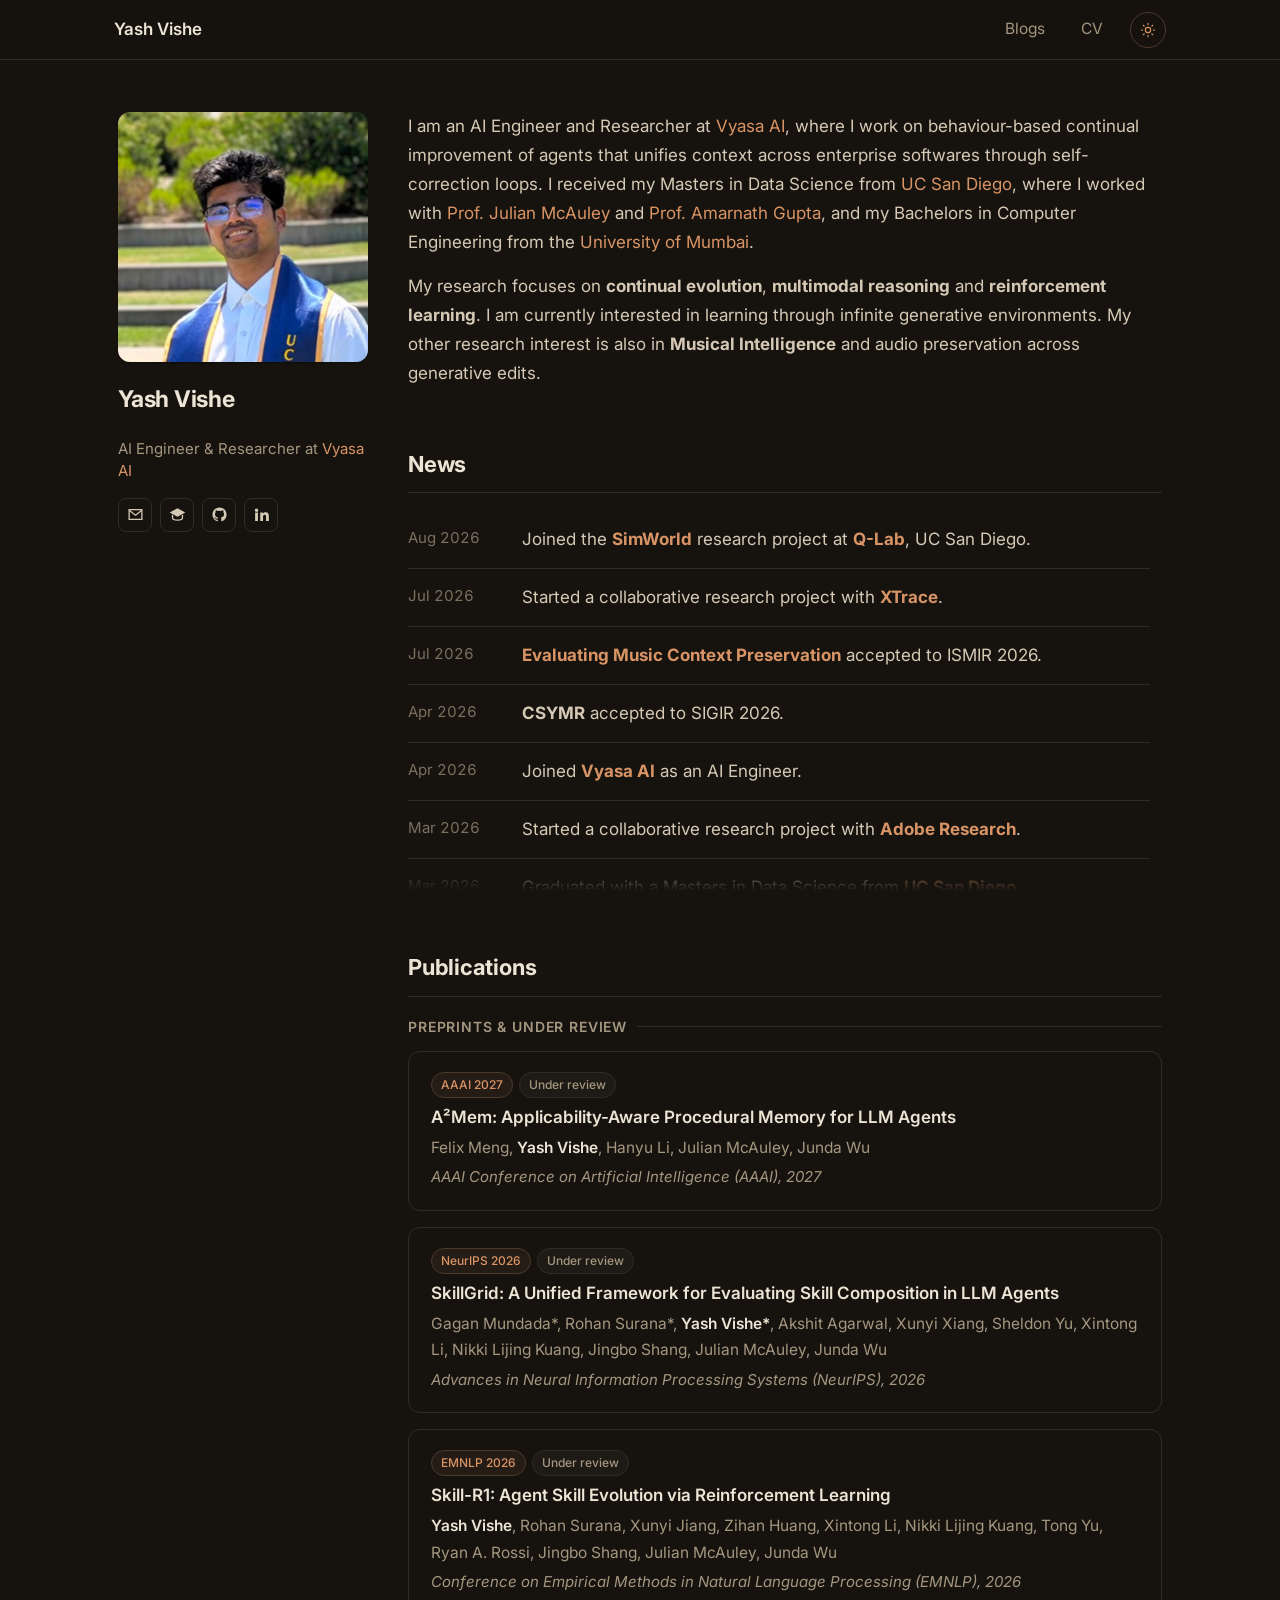
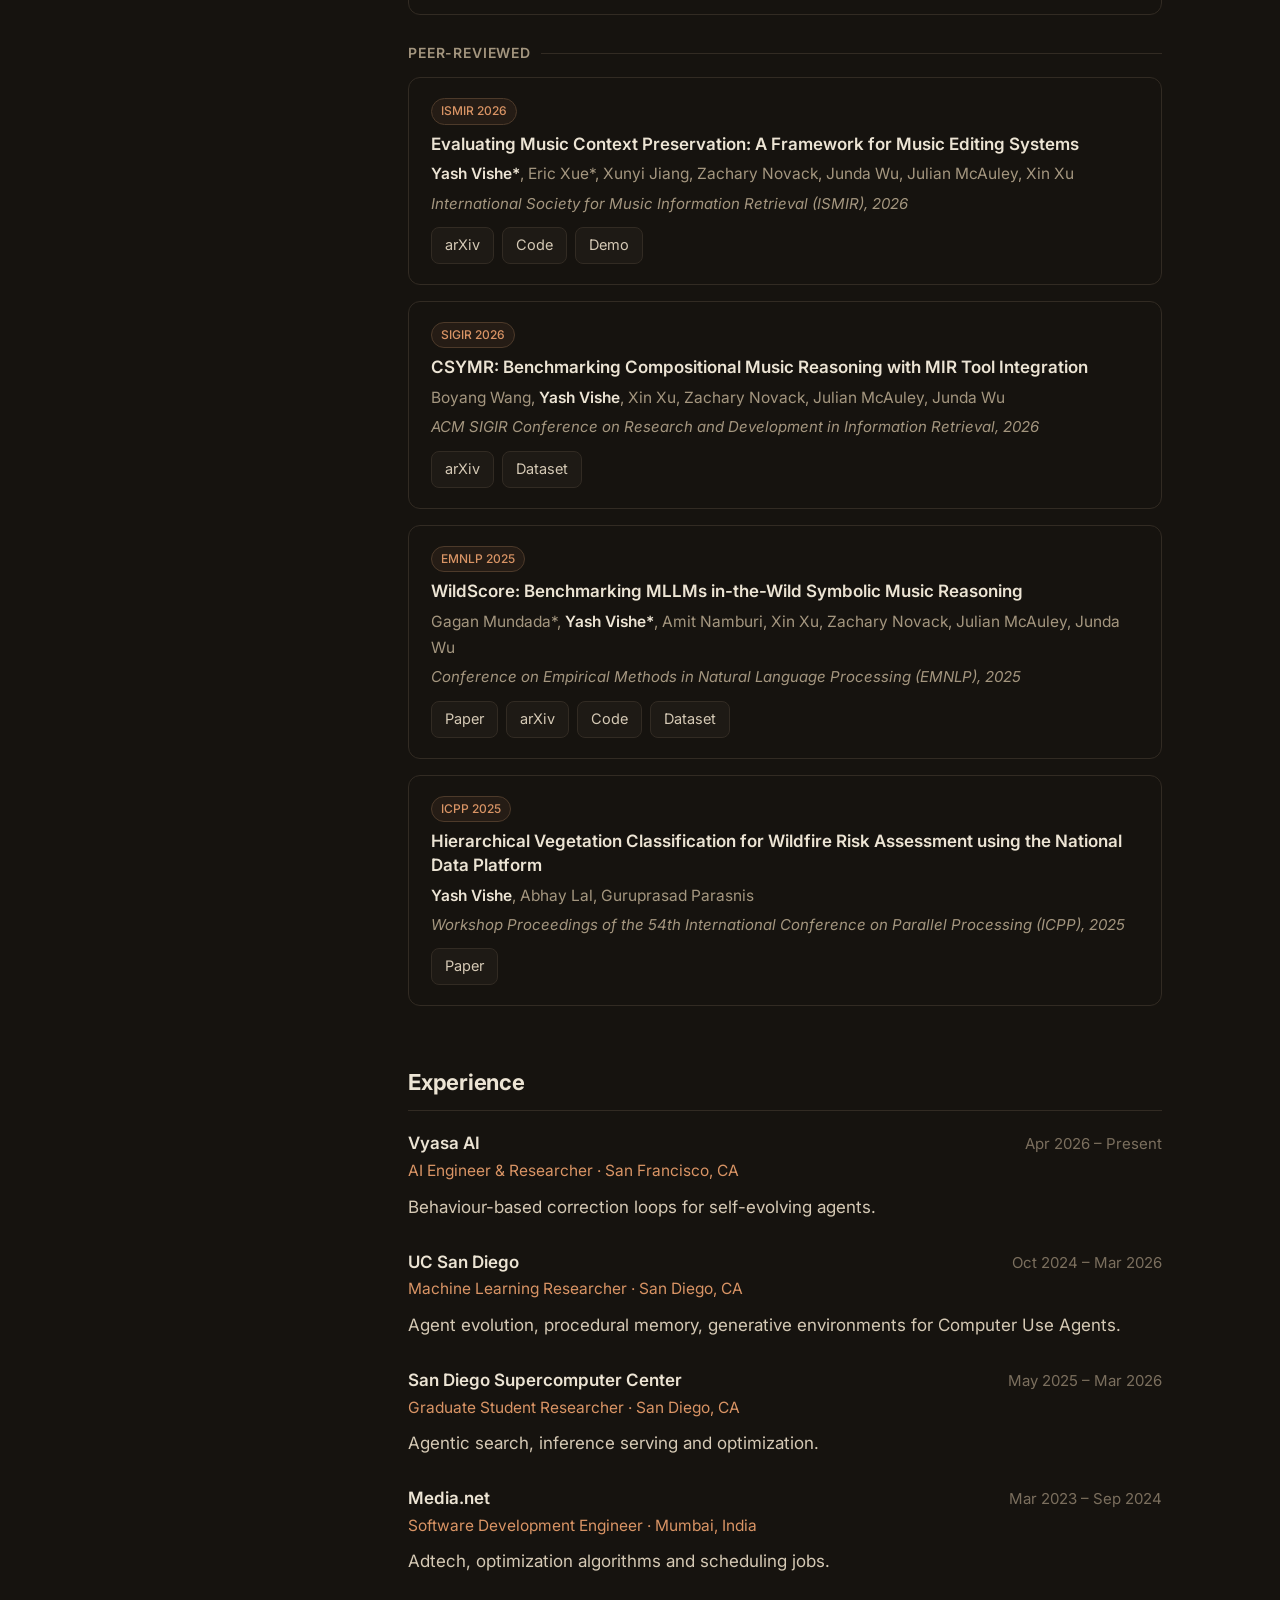
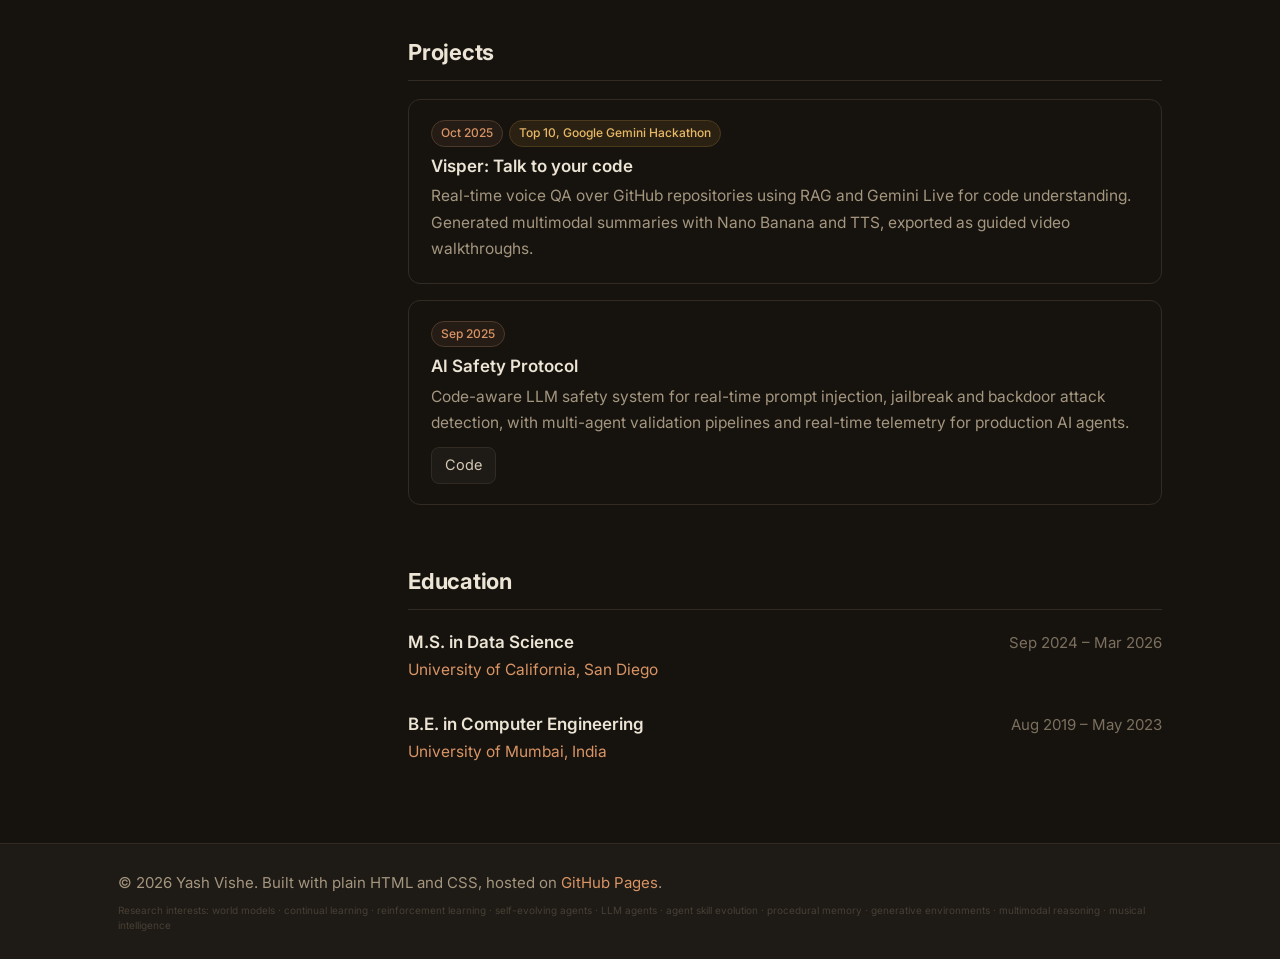
==== commit 54bf5821: "Add a blogs section next to CV on the live site. Co-authored-by: Cursor <cursoragent@cursor.com>" ====
--- a/index.html
+++ b/index.html
@@ -136,6 +136,7 @@
     </a>
     <div class="nav-right">
       <ul class="nav-links">
+        <li><a href="/blogs/">Blogs</a></li>
         <li><a href="assets/resume_main.pdf">CV</a></li>
       </ul>
       <button id="themeToggle" class="theme-toggle" type="button" aria-label="Toggle color mode" title="Switch to dark mode">
--- a/style.css
+++ b/style.css
@@ -28,6 +28,12 @@
   --c-amber: #92400e;
   --c-amber-bg: #fef3c7;
   --c-amber-border: #fde68a;
+
+  --c-paper: #ece3d4;
+  --c-paper-ink: #2a1f16;
+  --c-paper-ink-2: #4a3b2e;
+  --c-paper-ink-3: #8a7566;
+  --c-paper-accent: #6b3a2a;
 }
 
 /* dark mode — explicit choice wins in both directions */
@@ -356,6 +362,183 @@
 :root[data-theme="dark"] .theme-toggle .icon-moon { display: none; }
 :root[data-theme="dark"] .theme-toggle .icon-sun { display: block; }
 
+/* ---------- blogs / notes ---------- */
+body.board {
+  background-color: #e7dfd4;
+  background-image: radial-gradient(ellipse 80% 55% at 50% 0%, rgba(107, 58, 42, .08), transparent 60%);
+}
+:root[data-theme="dark"] body.board {
+  background-color: var(--c-bg);
+  background-image: radial-gradient(ellipse 80% 55% at 50% 0%, rgba(217, 148, 101, .09), transparent 60%);
+}
+
+.page-article {
+  display: flex;
+  flex-direction: column;
+  align-items: center;
+  max-width: 1320px;
+  padding-top: 88px;
+  padding-bottom: 96px;
+  min-height: calc(100vh - var(--nav-height) - 108px);
+}
+
+.board-kicker {
+  margin: 0 0 36px;
+  font-family: "Caveat", Inter, cursive;
+  font-size: 28px;
+  font-weight: 600;
+  color: var(--c-text-3);
+  letter-spacing: .02em;
+}
+
+.paper {
+  position: relative;
+  background-color: var(--c-paper);
+  background-image:
+    repeating-linear-gradient(
+      to bottom,
+      transparent 0,
+      transparent 31px,
+      rgba(90, 115, 145, .28) 31px,
+      rgba(90, 115, 145, .28) 32px
+    ),
+    url("data:image/svg+xml;utf8,<svg xmlns='http://www.w3.org/2000/svg' width='160' height='160'><filter id='n'><feTurbulence type='fractalNoise' baseFrequency='.8' numOctaves='2' stitchTiles='stitch'/><feColorMatrix values='0 0 0 0 .16  0 0 0 0 .11  0 0 0 0 .07  0 0 0 .08 0'/></filter><rect width='100%' height='100%' filter='url(%23n)'/></svg>");
+  color: var(--c-paper-ink);
+  box-shadow:
+    0 1px 0 rgba(255, 255, 255, .28) inset,
+    0 2px 4px rgba(40, 24, 12, .1),
+    0 14px 28px rgba(20, 12, 6, .18),
+    0 32px 64px rgba(20, 12, 6, .16);
+  border-radius: 3px 2px 4px 3px;
+}
+
+.pin {
+  position: absolute;
+  top: 56px;
+  left: 50%;
+  z-index: 2;
+  width: 20px;
+  height: 20px;
+  margin-left: -10px;
+  border-radius: 50%;
+  background: radial-gradient(circle at 32% 28%, #f0d2b4 0 18%, #c47848 40%, #6b3a2a 72%, #3d2218 100%);
+  box-shadow:
+    0 1px 2px rgba(0, 0, 0, .5),
+    0 4px 8px rgba(0, 0, 0, .2),
+    inset 0 1px 1px rgba(255, 255, 255, .45);
+}
+.pin::before {
+  content: "";
+  position: absolute;
+  left: 50%;
+  top: 16px;
+  width: 4px;
+  height: 12px;
+  margin-left: -2px;
+  border-radius: 0 0 1px 1px;
+  background: linear-gradient(90deg, #9a9a9a, #5c5c5c 45%, #2e2e2e);
+  box-shadow: 0 1px 1px rgba(0, 0, 0, .35);
+}
+.pin::after {
+  content: "";
+  position: absolute;
+  left: 50%;
+  top: 26px;
+  width: 8px;
+  height: 6px;
+  margin-left: -4px;
+  border-radius: 50%;
+  background: rgba(40, 24, 12, .32);
+  box-shadow: inset 0 1px 1px rgba(0, 0, 0, .28);
+}
+
+.note-list {
+  display: flex;
+  flex-direction: column;
+  align-items: center;
+  width: min(1040px, 100%);
+}
+.note-item {
+  display: block;
+  width: 100%;
+  padding: 88px 64px 56px;
+  transform: rotate(.4deg);
+  color: var(--c-paper-ink);
+}
+.note-item:hover {
+  color: var(--c-paper-ink);
+  text-decoration: none;
+}
+.note-item:hover .note-title { color: var(--c-paper-accent); }
+.note-item:focus-visible {
+  outline: 2px solid var(--c-accent);
+  outline-offset: 6px;
+}
+.note-date {
+  display: block;
+  text-align: center;
+  color: var(--c-paper-ink-3);
+  font-size: 14px;
+  font-variant-numeric: tabular-nums;
+}
+.note-title {
+  display: block;
+  margin-top: 8px;
+  font-family: "Caveat", Inter, cursive;
+  font-size: 30px;
+  font-weight: 600;
+  line-height: 1.15;
+  text-align: center;
+  color: var(--c-paper-ink);
+}
+.note-excerpt {
+  display: block;
+  margin-top: 10px;
+  font-size: 15px;
+  color: var(--c-paper-ink-3);
+  line-height: 1.6;
+}
+
+.article-back {
+  margin-bottom: 56px;
+  font-size: 14.5px;
+  color: var(--c-text-3);
+}
+.article-back:hover { color: var(--c-accent); text-decoration: none; }
+
+.article {
+  width: 100%;
+  margin: 12px auto 0;
+  padding: 108px 80px 80px;
+  transform: rotate(-.6deg);
+}
+.article-title {
+  margin: 0;
+  font-family: "Caveat", Inter, cursive;
+  font-size: 44px;
+  font-weight: 600;
+  line-height: 1.15;
+  letter-spacing: .01em;
+  text-align: center;
+  color: var(--c-paper-ink);
+}
+.article-meta {
+  margin: 12px 0 0;
+  text-align: center;
+  font-size: 15px;
+  color: var(--c-paper-ink-3);
+}
+.article-body {
+  margin-top: 32px;
+  font-size: 18px;
+  line-height: 32px;
+  color: var(--c-paper-ink-2);
+}
+.article-body p {
+  margin: 0 0 32px;
+}
+.article-body p:last-child { margin-bottom: 0; }
+
 /* ---------- responsive ---------- */
 @media (max-width: 900px) {
   .profile-layout { grid-template-columns: 1fr; gap: 28px; }
@@ -376,4 +559,10 @@
   .news-item { grid-template-columns: 1fr; gap: 2px; }
   .exp-head { flex-direction: column; gap: 2px; }
   .nav-right { gap: 8px; }
-}
+  .page-article { padding-top: 48px; }
+  .article-back { margin-bottom: 36px; }
+  .article,
+  .note-item { padding: 72px 28px 40px; }
+  .article { transform: rotate(-.4deg); }
+  .article-title { font-size: 34px; }
+}
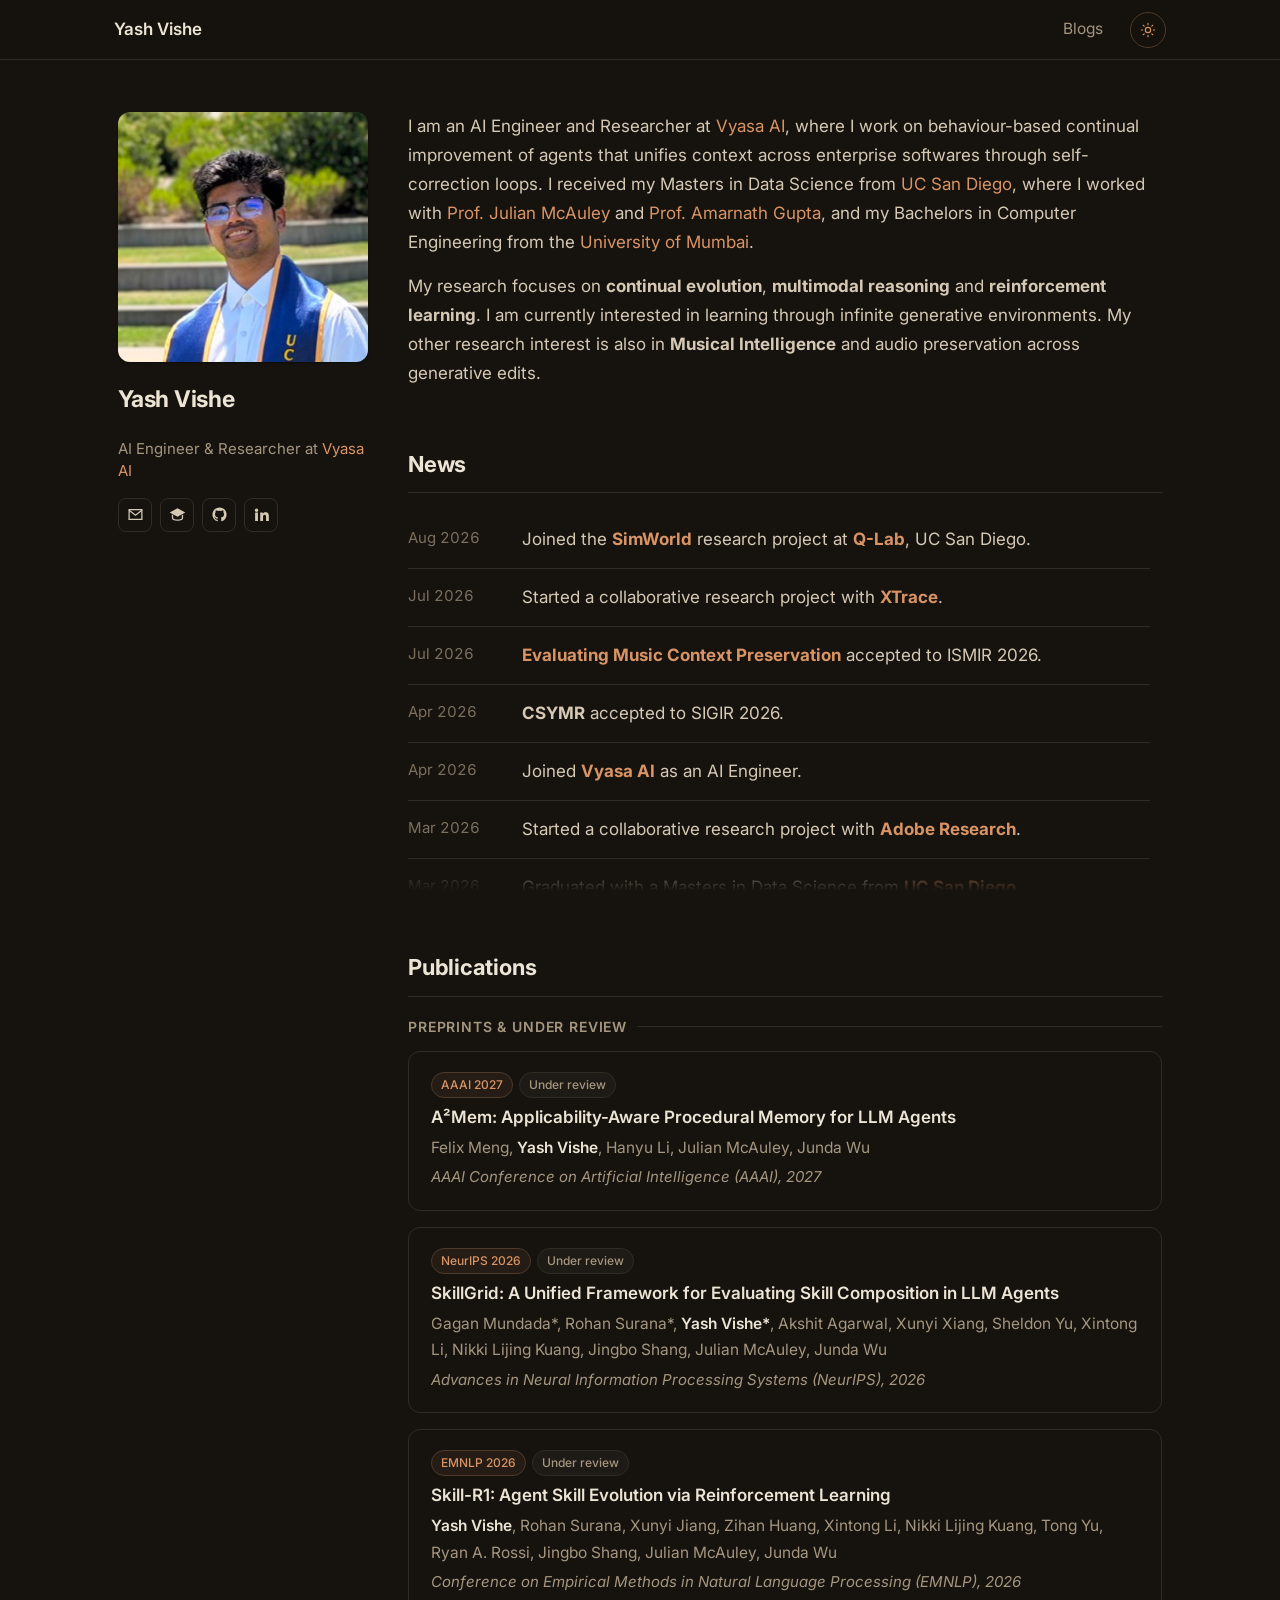
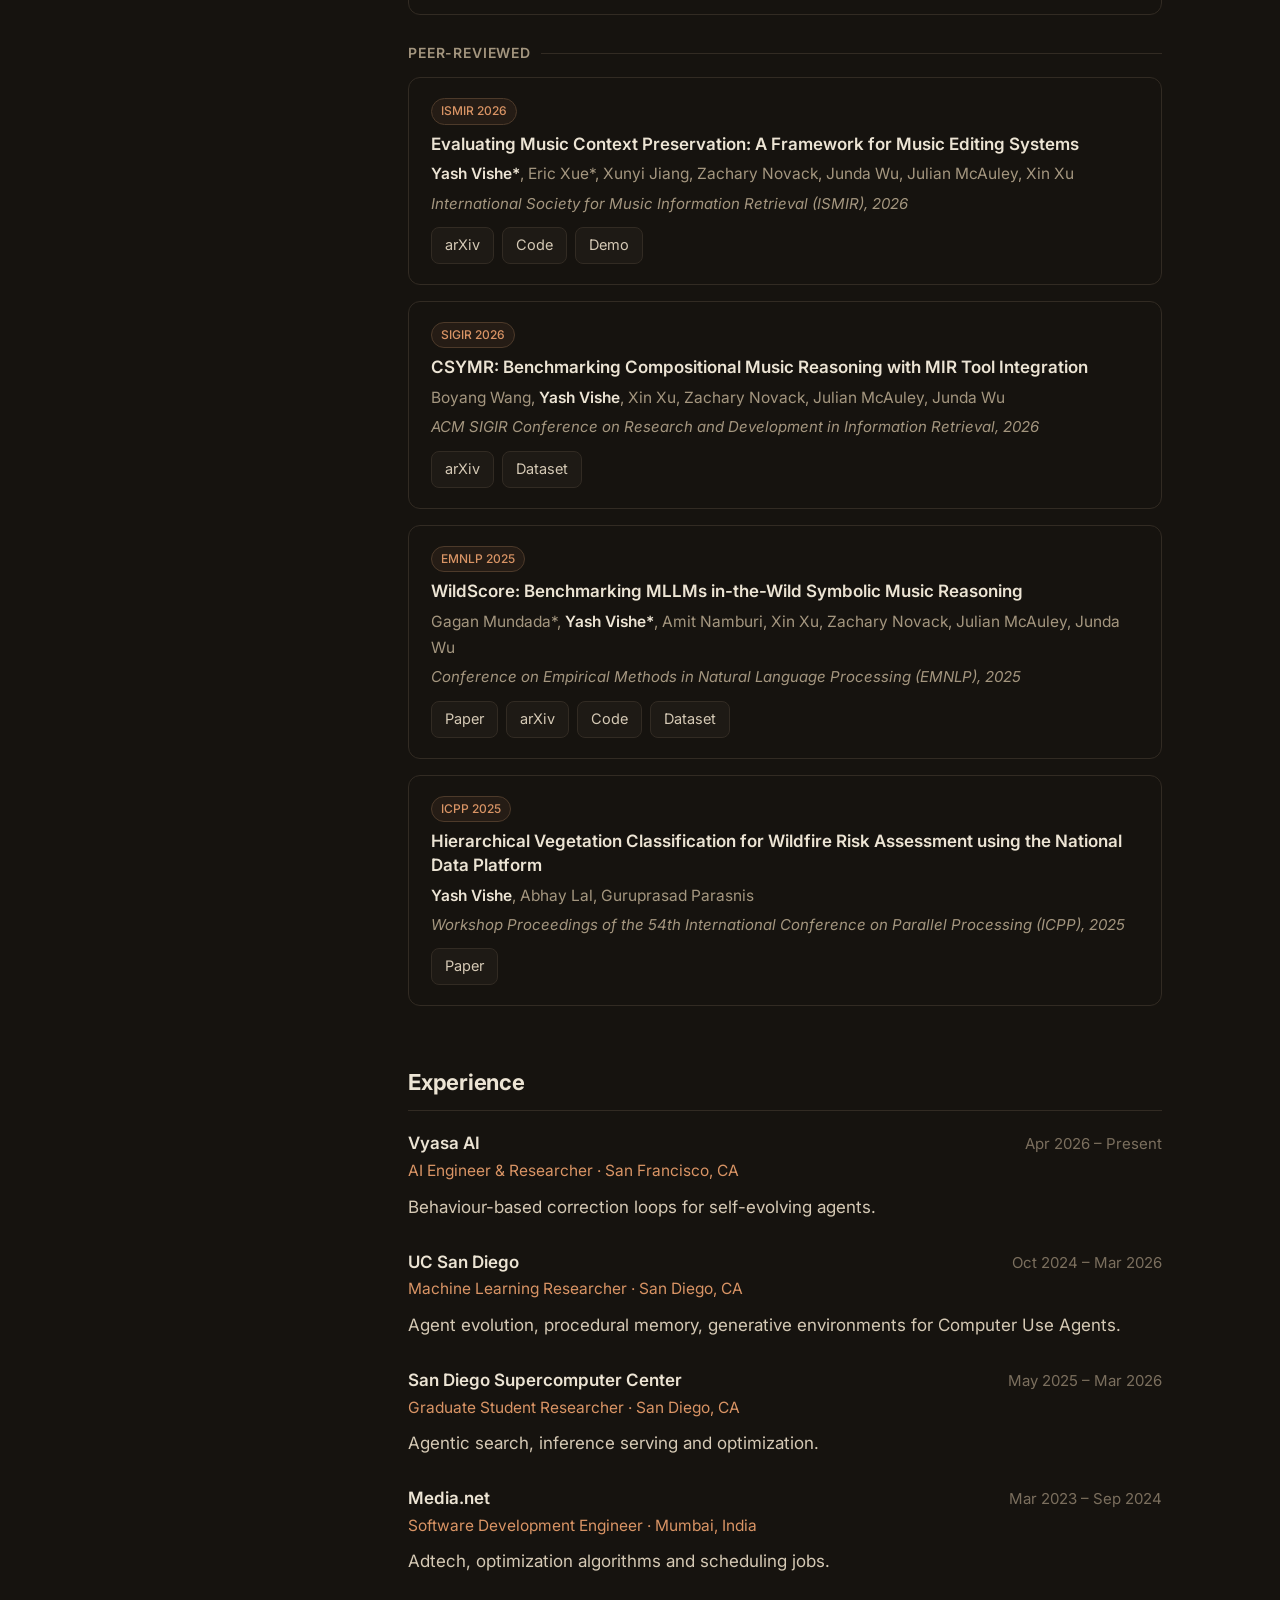
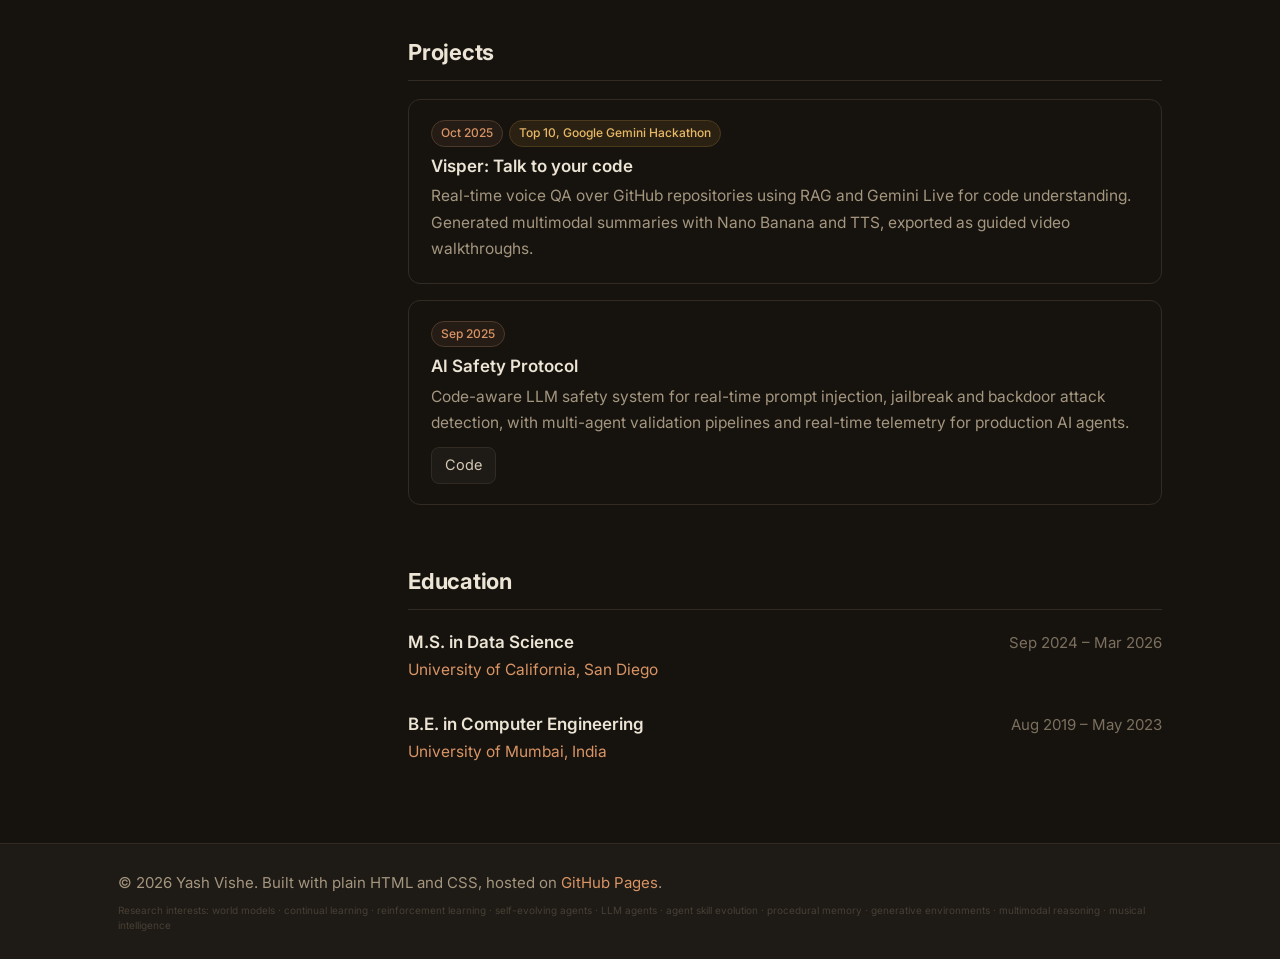
==== commit 1cef7ba2: "Restore the clipboard look on blogs and drop CV from the nav. Co-authored-by: Cursor <cursoragent@cu" ====
--- a/index.html
+++ b/index.html
@@ -137,7 +137,6 @@
     <div class="nav-right">
       <ul class="nav-links">
         <li><a href="/blogs/">Blogs</a></li>
-        <li><a href="assets/resume_main.pdf">CV</a></li>
       </ul>
       <button id="themeToggle" class="theme-toggle" type="button" aria-label="Toggle color mode" title="Switch to dark mode">
         <svg class="icon-moon" viewBox="0 0 24 24" fill="none" stroke="currentColor" stroke-width="1.7" stroke-linecap="round" stroke-linejoin="round"><path d="M21 12.8A9 9 0 1 1 11.2 3a7 7 0 0 0 9.8 9.8Z"/></svg>
--- a/style.css
+++ b/style.css
@@ -392,6 +392,7 @@
 }
 
 .paper {
+  display: block;
   position: relative;
   background-color: var(--c-paper);
   background-image:
@@ -405,74 +406,84 @@
     url("data:image/svg+xml;utf8,<svg xmlns='http://www.w3.org/2000/svg' width='160' height='160'><filter id='n'><feTurbulence type='fractalNoise' baseFrequency='.8' numOctaves='2' stitchTiles='stitch'/><feColorMatrix values='0 0 0 0 .16  0 0 0 0 .11  0 0 0 0 .07  0 0 0 .08 0'/></filter><rect width='100%' height='100%' filter='url(%23n)'/></svg>");
   color: var(--c-paper-ink);
   box-shadow:
-    0 1px 0 rgba(255, 255, 255, .28) inset,
-    0 2px 4px rgba(40, 24, 12, .1),
-    0 14px 28px rgba(20, 12, 6, .18),
-    0 32px 64px rgba(20, 12, 6, .16);
-  border-radius: 3px 2px 4px 3px;
-}
-
-.pin {
+    0 1px 0 rgba(255, 255, 255, .35) inset,
+    0 1px 3px rgba(20, 12, 6, .18);
+  border-radius: 2px;
+}
+
+.clipboard {
+  position: relative;
+  display: block;
+  width: min(900px, 100%);
+  margin: 12px auto 0;
+  padding: 48px 16px 16px;
+  background:
+    linear-gradient(165deg, #5c4b3d 0%, #32281f 58%, #241c16 100%);
+  border-radius: 6px;
+  transform: rotate(-.65deg);
+  box-shadow:
+    inset 0 1px 0 rgba(255, 255, 255, .08),
+    0 18px 40px rgba(0, 0, 0, .38);
+  color: inherit;
+  text-decoration: none;
+}
+a.clipboard:hover {
+  color: inherit;
+  text-decoration: none;
+}
+a.clipboard:hover .note-title { color: var(--c-paper-accent); }
+a.clipboard:focus-visible {
+  outline: 2px solid var(--c-accent);
+  outline-offset: 8px;
+}
+
+.clip {
   position: absolute;
-  top: 56px;
+  top: 10px;
   left: 50%;
-  z-index: 2;
-  width: 20px;
-  height: 20px;
-  margin-left: -10px;
-  border-radius: 50%;
-  background: radial-gradient(circle at 32% 28%, #f0d2b4 0 18%, #c47848 40%, #6b3a2a 72%, #3d2218 100%);
-  box-shadow:
-    0 1px 2px rgba(0, 0, 0, .5),
-    0 4px 8px rgba(0, 0, 0, .2),
-    inset 0 1px 1px rgba(255, 255, 255, .45);
-}
-.pin::before {
+  z-index: 3;
+  width: 84px;
+  height: 46px;
+  margin-left: -42px;
+}
+.clip::before {
   content: "";
   position: absolute;
-  left: 50%;
-  top: 16px;
-  width: 4px;
-  height: 12px;
-  margin-left: -2px;
-  border-radius: 0 0 1px 1px;
-  background: linear-gradient(90deg, #9a9a9a, #5c5c5c 45%, #2e2e2e);
-  box-shadow: 0 1px 1px rgba(0, 0, 0, .35);
-}
-.pin::after {
+  top: 0;
+  left: 6px;
+  right: 6px;
+  height: 32px;
+  background: linear-gradient(180deg, #f0ece6 0%, #c4bdb4 48%, #8d867d 100%);
+  border-radius: 4px 4px 11px 11px;
+  box-shadow:
+    inset 0 1px 0 rgba(255, 255, 255, .55),
+    0 3px 7px rgba(0, 0, 0, .4);
+}
+.clip::after {
   content: "";
   position: absolute;
+  top: 8px;
   left: 50%;
-  top: 26px;
-  width: 8px;
-  height: 6px;
-  margin-left: -4px;
+  width: 16px;
+  height: 16px;
+  margin-left: -8px;
   border-radius: 50%;
-  background: rgba(40, 24, 12, .32);
-  box-shadow: inset 0 1px 1px rgba(0, 0, 0, .28);
+  background: radial-gradient(circle at 32% 28%, #f4f0ea, #8a847c 50%, #3f3a35 100%);
+  box-shadow: 0 1px 2px rgba(0, 0, 0, .45);
 }
 
 .note-list {
   display: flex;
   flex-direction: column;
   align-items: center;
-  width: min(1040px, 100%);
-}
-.note-item {
-  display: block;
+  width: min(640px, 100%);
+}
+.note-list .clipboard {
   width: 100%;
-  padding: 88px 64px 56px;
-  transform: rotate(.4deg);
-  color: var(--c-paper-ink);
-}
-.note-item:hover {
-  color: var(--c-paper-ink);
-  text-decoration: none;
-}
-.note-item:hover .note-title { color: var(--c-paper-accent); }
-.note-item:focus-visible {
-  outline: 2px solid var(--c-accent);
-  outline-offset: 6px;
+  transform: rotate(.45deg);
+}
+.note-list .paper {
+  padding: 52px 40px 36px;
 }
 .note-date {
   display: block;
@@ -506,11 +517,8 @@
 }
 .article-back:hover { color: var(--c-accent); text-decoration: none; }
 
-.article {
-  width: 100%;
-  margin: 12px auto 0;
-  padding: 108px 80px 80px;
-  transform: rotate(-.6deg);
+.article.clipboard .paper {
+  padding: 56px 64px 64px;
 }
 .article-title {
   margin: 0;
@@ -561,8 +569,8 @@
   .nav-right { gap: 8px; }
   .page-article { padding-top: 48px; }
   .article-back { margin-bottom: 36px; }
-  .article,
-  .note-item { padding: 72px 28px 40px; }
-  .article { transform: rotate(-.4deg); }
+  .clipboard { padding: 44px 10px 10px; }
+  .note-list .paper,
+  .article.clipboard .paper { padding: 48px 22px 32px; }
   .article-title { font-size: 34px; }
 }
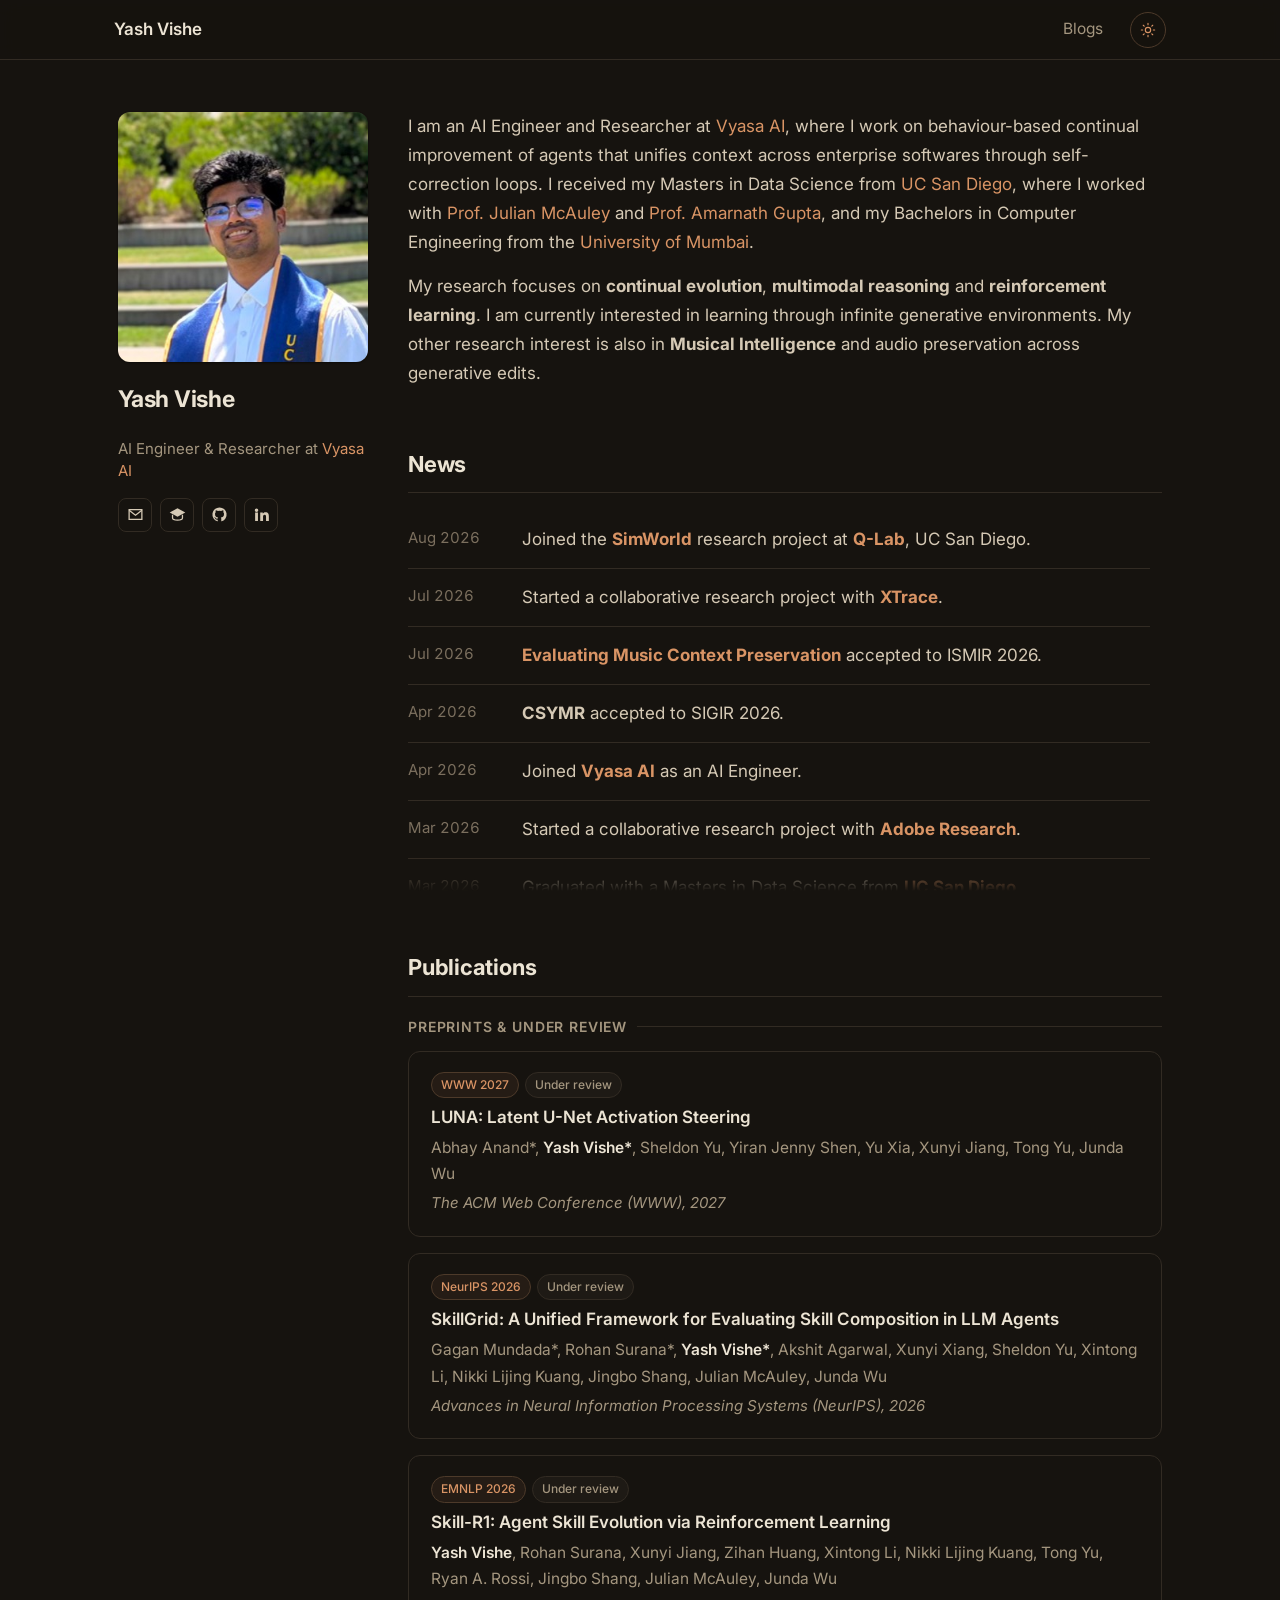
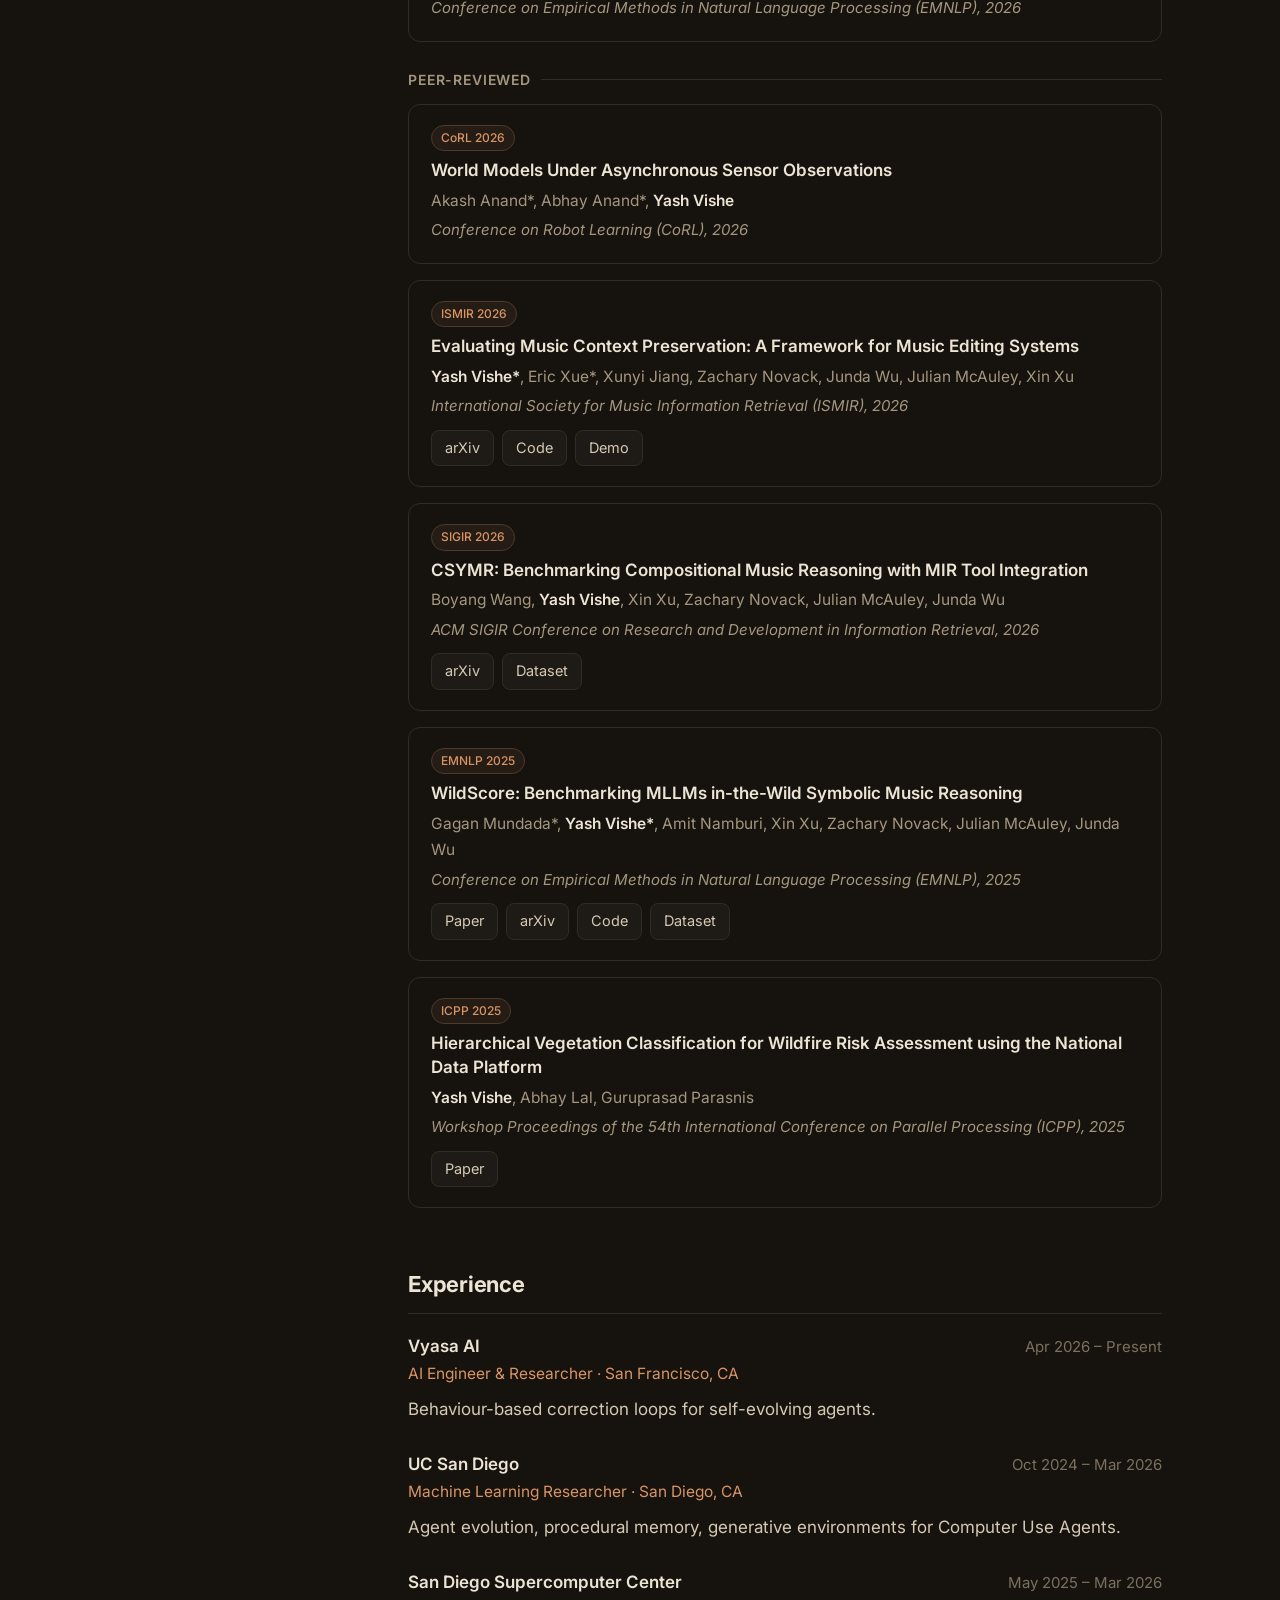
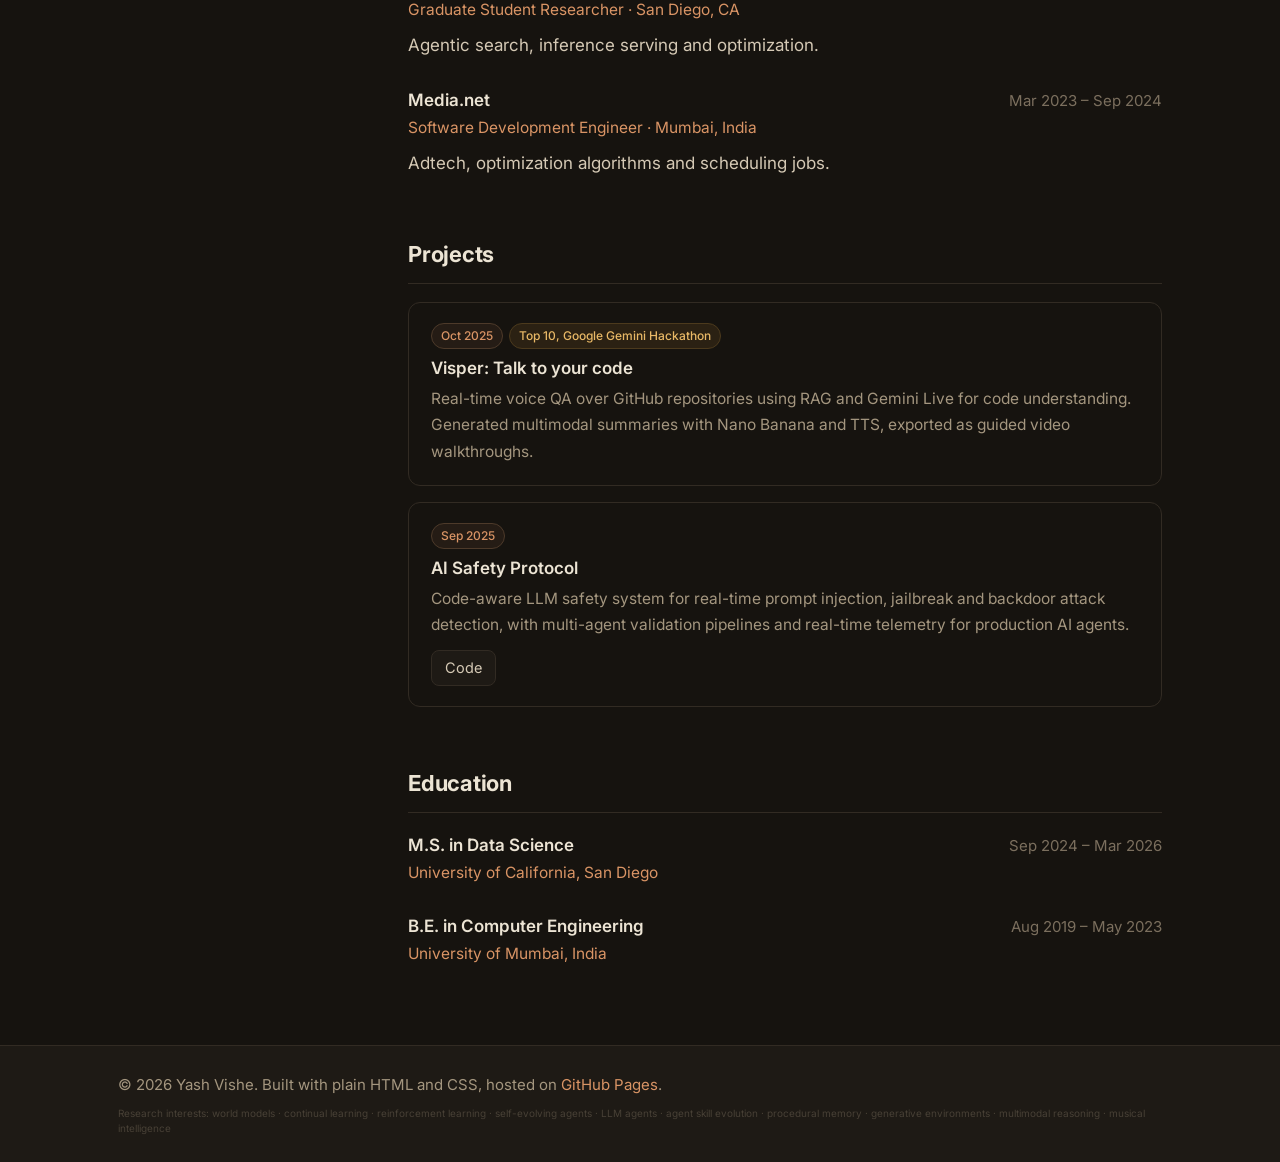
==== commit 0a2ea7ea: "Replace A²Mem with LUNA (WWW 2027), add CoRL 2026 world models paper Co-Authored-By: Claude Opus 5.5" ====
--- a/index.html
+++ b/index.html
@@ -4,7 +4,7 @@
 <meta charset="utf-8">
 <meta name="viewport" content="width=device-width, initial-scale=1">
 <title>Yash Vishe</title>
-<meta name="description" content="Yash Vishe is an AI Engineer and Researcher working on world models, continual learning, reinforcement learning and self-evolving agents. Publications at EMNLP, SIGIR, ISMIR and ICPP.">
+<meta name="description" content="Yash Vishe is an AI Engineer and Researcher working on world models, continual learning, reinforcement learning and self-evolving agents. Publications at CoRL, EMNLP, SIGIR, ISMIR and ICPP.">
 <meta name="author" content="Yash Vishe">
 <meta name="keywords" content="Yash Vishe, world models, continual learning, reinforcement learning, self-evolving agents, LLM agents, agent skill evolution, procedural memory, generative environments, multimodal reasoning, UC San Diego, AI researcher">
 <link rel="canonical" href="https://yashvishe13.github.io/">
@@ -84,6 +84,13 @@
     },
     {
       "@type": "ScholarlyArticle",
+      "headline": "World Models Under Asynchronous Sensor Observations",
+      "author": { "@id": "https://yashvishe13.github.io/#person" },
+      "datePublished": "2026",
+      "isPartOf": { "@type": "PublicationEvent", "name": "CoRL 2026" }
+    },
+    {
+      "@type": "ScholarlyArticle",
       "headline": "WildScore: Benchmarking MLLMs in-the-Wild Symbolic Music Reasoning",
       "author": { "@id": "https://yashvishe13.github.io/#person" },
       "datePublished": "2025",
@@ -218,10 +225,10 @@
         <div class="pub-list">
 
           <div class="pub-card">
-            <div class="pub-tags"><span class="tag tag-venue">AAAI 2027</span><span class="tag tag-review">Under review</span></div>
-            <div class="pub-title">A²Mem: Applicability-Aware Procedural Memory for LLM Agents</div>
-            <div class="pub-authors">Felix Meng, <strong>Yash Vishe</strong>, Hanyu Li, Julian McAuley, Junda Wu</div>
-            <div class="pub-venue">AAAI Conference on Artificial Intelligence (AAAI), 2027</div>
+            <div class="pub-tags"><span class="tag tag-venue">WWW 2027</span><span class="tag tag-review">Under review</span></div>
+            <div class="pub-title">LUNA: Latent U-Net Activation Steering</div>
+            <div class="pub-authors">Abhay Anand*, <strong>Yash Vishe*</strong>, Sheldon Yu, Yiran Jenny Shen, Yu Xia, Xunyi Jiang, Tong Yu, Junda Wu</div>
+            <div class="pub-venue">The ACM Web Conference (WWW), 2027</div>
           </div>
 
           <div class="pub-card">
@@ -242,6 +249,13 @@
 
         <h3 class="subsection-title">Peer-Reviewed</h3>
         <div class="pub-list">
+
+          <div class="pub-card">
+            <div class="pub-tags"><span class="tag tag-venue">CoRL 2026</span></div>
+            <div class="pub-title">World Models Under Asynchronous Sensor Observations</div>
+            <div class="pub-authors">Akash Anand*, Abhay Anand*, <strong>Yash Vishe</strong></div>
+            <div class="pub-venue">Conference on Robot Learning (CoRL), 2026</div>
+          </div>
 
           <div class="pub-card">
             <div class="pub-tags"><span class="tag tag-venue">ISMIR 2026</span></div>
--- a/style.css
+++ b/style.css
@@ -363,187 +363,237 @@
 :root[data-theme="dark"] .theme-toggle .icon-sun { display: block; }
 
 /* ---------- blogs / notes ---------- */
+.sr-only {
+  position: absolute;
+  width: 1px;
+  height: 1px;
+  padding: 0;
+  margin: -1px;
+  overflow: hidden;
+  clip: rect(0, 0, 0, 0);
+  white-space: nowrap;
+  border: 0;
+}
+
 body.board {
-  background-color: #e7dfd4;
-  background-image: radial-gradient(ellipse 80% 55% at 50% 0%, rgba(107, 58, 42, .08), transparent 60%);
-}
-:root[data-theme="dark"] body.board {
-  background-color: var(--c-bg);
-  background-image: radial-gradient(ellipse 80% 55% at 50% 0%, rgba(217, 148, 101, .09), transparent 60%);
+  background: #2a241d;
+}
+:root:not([data-theme="dark"]) body.board {
+  background: #d9d3cb;
 }
 
 .page-article {
-  display: flex;
-  flex-direction: column;
-  align-items: center;
-  max-width: 1320px;
-  padding-top: 88px;
-  padding-bottom: 96px;
+  max-width: 1180px;
+  padding: 28px 24px 48px;
   min-height: calc(100vh - var(--nav-height) - 108px);
 }
 
-.board-kicker {
-  margin: 0 0 36px;
-  font-family: "Caveat", Inter, cursive;
-  font-size: 28px;
-  font-weight: 600;
-  color: var(--c-text-3);
-  letter-spacing: .02em;
-}
-
-.paper {
+.whiteboard {
+  position: relative;
+  min-height: calc(100vh - var(--nav-height) - 160px);
+  background:
+    linear-gradient(180deg, rgba(255,255,255,.55), rgba(255,255,255,0) 28%),
+    #f6f4ef;
+  border: 10px solid #c5c0b8;
+  border-radius: 3px;
+  box-shadow:
+    inset 0 0 0 1px rgba(255, 255, 255, .7),
+    0 18px 40px rgba(0, 0, 0, .28);
+}
+
+.sticky-note {
+  position: absolute;
+  top: 32px;
+  left: 36px;
+  z-index: 1;
   display: block;
-  position: relative;
+  width: min(390px, calc(100% - 48px));
+  padding: 28px 26px 24px;
   background-color: var(--c-paper);
   background-image:
     repeating-linear-gradient(
       to bottom,
       transparent 0,
-      transparent 31px,
-      rgba(90, 115, 145, .28) 31px,
-      rgba(90, 115, 145, .28) 32px
-    ),
-    url("data:image/svg+xml;utf8,<svg xmlns='http://www.w3.org/2000/svg' width='160' height='160'><filter id='n'><feTurbulence type='fractalNoise' baseFrequency='.8' numOctaves='2' stitchTiles='stitch'/><feColorMatrix values='0 0 0 0 .16  0 0 0 0 .11  0 0 0 0 .07  0 0 0 .08 0'/></filter><rect width='100%' height='100%' filter='url(%23n)'/></svg>");
+      transparent 27px,
+      rgba(90, 115, 145, .26) 27px,
+      rgba(90, 115, 145, .26) 28px
+    );
   color: var(--c-paper-ink);
+  text-decoration: none;
+  transform: rotate(-2.4deg);
   box-shadow:
-    0 1px 0 rgba(255, 255, 255, .35) inset,
-    0 1px 3px rgba(20, 12, 6, .18);
-  border-radius: 2px;
-}
-
-.clipboard {
-  position: relative;
-  display: block;
-  width: min(900px, 100%);
-  margin: 12px auto 0;
-  padding: 48px 16px 16px;
-  background:
-    linear-gradient(165deg, #5c4b3d 0%, #32281f 58%, #241c16 100%);
-  border-radius: 6px;
-  transform: rotate(-.65deg);
-  box-shadow:
-    inset 0 1px 0 rgba(255, 255, 255, .08),
-    0 18px 40px rgba(0, 0, 0, .38);
-  color: inherit;
+    0 1px 0 rgba(255, 255, 255, .4) inset,
+    0 10px 24px rgba(40, 24, 12, .18);
+}
+a.sticky-note:hover {
+  color: var(--c-paper-ink);
   text-decoration: none;
 }
-a.clipboard:hover {
-  color: inherit;
-  text-decoration: none;
-}
-a.clipboard:hover .note-title { color: var(--c-paper-accent); }
-a.clipboard:focus-visible {
+a.sticky-note:hover .note-title { color: var(--c-paper-accent); }
+a.sticky-note:focus-visible {
   outline: 2px solid var(--c-accent);
-  outline-offset: 8px;
-}
-
-.clip {
+  outline-offset: 6px;
+}
+
+.tack {
   position: absolute;
   top: 10px;
-  left: 50%;
-  z-index: 3;
-  width: 84px;
-  height: 46px;
-  margin-left: -42px;
-}
-.clip::before {
-  content: "";
-  position: absolute;
-  top: 0;
-  left: 6px;
-  right: 6px;
-  height: 32px;
-  background: linear-gradient(180deg, #f0ece6 0%, #c4bdb4 48%, #8d867d 100%);
-  border-radius: 4px 4px 11px 11px;
-  box-shadow:
-    inset 0 1px 0 rgba(255, 255, 255, .55),
-    0 3px 7px rgba(0, 0, 0, .4);
-}
-.clip::after {
-  content: "";
-  position: absolute;
-  top: 8px;
-  left: 50%;
+  left: 12px;
   width: 16px;
   height: 16px;
-  margin-left: -8px;
   border-radius: 50%;
-  background: radial-gradient(circle at 32% 28%, #f4f0ea, #8a847c 50%, #3f3a35 100%);
-  box-shadow: 0 1px 2px rgba(0, 0, 0, .45);
-}
-
-.note-list {
+  background: radial-gradient(circle at 32% 28%, #f0d2b4 0 18%, #c47848 42%, #6b3a2a 74%, #3d2218 100%);
+  box-shadow:
+    0 1px 2px rgba(0, 0, 0, .45),
+    0 3px 6px rgba(0, 0, 0, .2),
+    inset 0 1px 1px rgba(255, 255, 255, .45);
+}
+.tack::after {
+  content: "";
+  position: absolute;
+  left: 50%;
+  top: 14px;
+  width: 8px;
+  height: 5px;
+  margin-left: -4px;
+  border-radius: 50%;
+  background: rgba(40, 24, 12, .22);
+}
+
+.note-date {
+  display: block;
+  padding-left: 18px;
+  text-align: left;
+  color: var(--c-paper-ink-3);
+  font-size: 13px;
+  font-variant-numeric: tabular-nums;
+}
+.note-title {
+  display: block;
+  margin-top: 8px;
+  padding-left: 12px;
+  font-family: "Caveat", Inter, cursive;
+  font-size: 28px;
+  font-weight: 600;
+  line-height: 1.15;
+  color: var(--c-paper-ink);
+}
+.note-excerpt {
+  display: block;
+  margin-top: 10px;
+  font-size: 14.5px;
+  color: var(--c-paper-ink-3);
+  line-height: 1.55;
+}
+
+.article-back {
+  position: absolute;
+  top: 20px;
+  right: 24px;
+  left: auto;
+  z-index: 2;
+  font-size: 14.5px;
+  color: #8a8378;
+}
+.article-back:hover { color: var(--c-paper-accent); text-decoration: none; }
+
+.post-stage {
+  position: relative;
   display: flex;
   flex-direction: column;
   align-items: center;
-  width: min(640px, 100%);
-}
-.note-list .clipboard {
-  width: 100%;
-  transform: rotate(.45deg);
-}
-.note-list .paper {
-  padding: 52px 40px 36px;
-}
-.note-date {
-  display: block;
-  text-align: center;
-  color: var(--c-paper-ink-3);
-  font-size: 14px;
-  font-variant-numeric: tabular-nums;
-}
-.note-title {
-  display: block;
-  margin-top: 8px;
-  font-family: "Caveat", Inter, cursive;
-  font-size: 30px;
-  font-weight: 600;
-  line-height: 1.15;
-  text-align: center;
-  color: var(--c-paper-ink);
-}
-.note-excerpt {
-  display: block;
-  margin-top: 10px;
-  font-size: 15px;
-  color: var(--c-paper-ink-3);
-  line-height: 1.6;
-}
-
-.article-back {
-  margin-bottom: 56px;
-  font-size: 14.5px;
-  color: var(--c-text-3);
-}
-.article-back:hover { color: var(--c-accent); text-decoration: none; }
-
-.article.clipboard .paper {
-  padding: 56px 64px 64px;
-}
+  isolation: isolate;
+}
+.post-bg {
+  position: absolute;
+  inset: 12px 8px 24px;
+  z-index: 0;
+  overflow: visible;
+  pointer-events: none;
+}
+.post-stage .whiteboard.is-backdrop {
+  position: absolute;
+  inset: 0;
+  min-height: 100%;
+  filter: blur(18px);
+  transform: scale(1.03);
+}
+.board-dim {
+  position: absolute;
+  inset: -20px;
+  background:
+    radial-gradient(ellipse at 50% 42%, rgba(0, 0, 0, .42), rgba(0, 0, 0, .78) 72%);
+}
+.post-stage .article-back {
+  position: relative;
+  top: auto;
+  right: auto;
+  left: auto;
+  z-index: 2;
+  align-self: flex-start;
+  margin: 4px 0 20px 8px;
+  color: rgba(236, 228, 212, .78);
+}
+.post-stage .article-back:hover { color: #fff; }
+
+.article-note.is-lifted {
+  position: relative;
+  top: auto;
+  left: auto;
+  z-index: 2;
+  margin: 8px auto 56px;
+  width: min(680px, calc(100% - 28px));
+  padding: 48px 44px 52px;
+  transform: rotate(-1.6deg);
+  background-color: var(--c-paper);
+  box-shadow:
+    0 1px 0 rgba(255, 255, 255, .4) inset,
+    0 18px 32px rgba(0, 0, 0, .32),
+    0 48px 90px rgba(0, 0, 0, .55);
+  animation: note-lift .5s ease-out;
+}
+@keyframes note-lift {
+  from {
+    opacity: 0;
+    transform: rotate(-2.4deg) translate(-30%, -22%) scale(.9);
+  }
+  to {
+    opacity: 1;
+    transform: rotate(-1.6deg) translate(0, 0) scale(1);
+  }
+}
+@media (prefers-reduced-motion: reduce) {
+  .article-note.is-lifted { animation: none; }
+}
+
+.article-note.is-lifted .article-title,
+.article-note.is-lifted .article-meta {
+  padding-left: 0;
+}
+
 .article-title {
   margin: 0;
+  padding-left: 18px;
   font-family: "Caveat", Inter, cursive;
-  font-size: 44px;
+  font-size: 36px;
   font-weight: 600;
   line-height: 1.15;
   letter-spacing: .01em;
-  text-align: center;
   color: var(--c-paper-ink);
 }
 .article-meta {
-  margin: 12px 0 0;
-  text-align: center;
-  font-size: 15px;
+  margin: 10px 0 0;
+  font-size: 14px;
   color: var(--c-paper-ink-3);
 }
 .article-body {
-  margin-top: 32px;
-  font-size: 18px;
-  line-height: 32px;
+  margin-top: 24px;
+  font-size: 16.5px;
+  line-height: 28px;
   color: var(--c-paper-ink-2);
 }
 .article-body p {
-  margin: 0 0 32px;
+  margin: 0 0 28px;
 }
 .article-body p:last-child { margin-bottom: 0; }
 
@@ -567,10 +617,18 @@
   .news-item { grid-template-columns: 1fr; gap: 2px; }
   .exp-head { flex-direction: column; gap: 2px; }
   .nav-right { gap: 8px; }
-  .page-article { padding-top: 48px; }
-  .article-back { margin-bottom: 36px; }
-  .clipboard { padding: 44px 10px 10px; }
-  .note-list .paper,
-  .article.clipboard .paper { padding: 48px 22px 32px; }
-  .article-title { font-size: 34px; }
-}
+  .page-article { padding: 16px 12px 32px; }
+  .whiteboard { min-height: calc(100vh - var(--nav-height) - 130px); border-width: 7px; }
+  .sticky-note {
+    top: 20px;
+    left: 16px;
+    width: calc(100% - 32px);
+  }
+  .article-note.is-lifted {
+    margin: 0 auto 32px;
+    width: calc(100% - 8px);
+    padding: 32px 22px 28px;
+  }
+  .article-title { font-size: 30px; }
+  .post-stage .article-back { margin: 0 0 16px 4px; }
+}
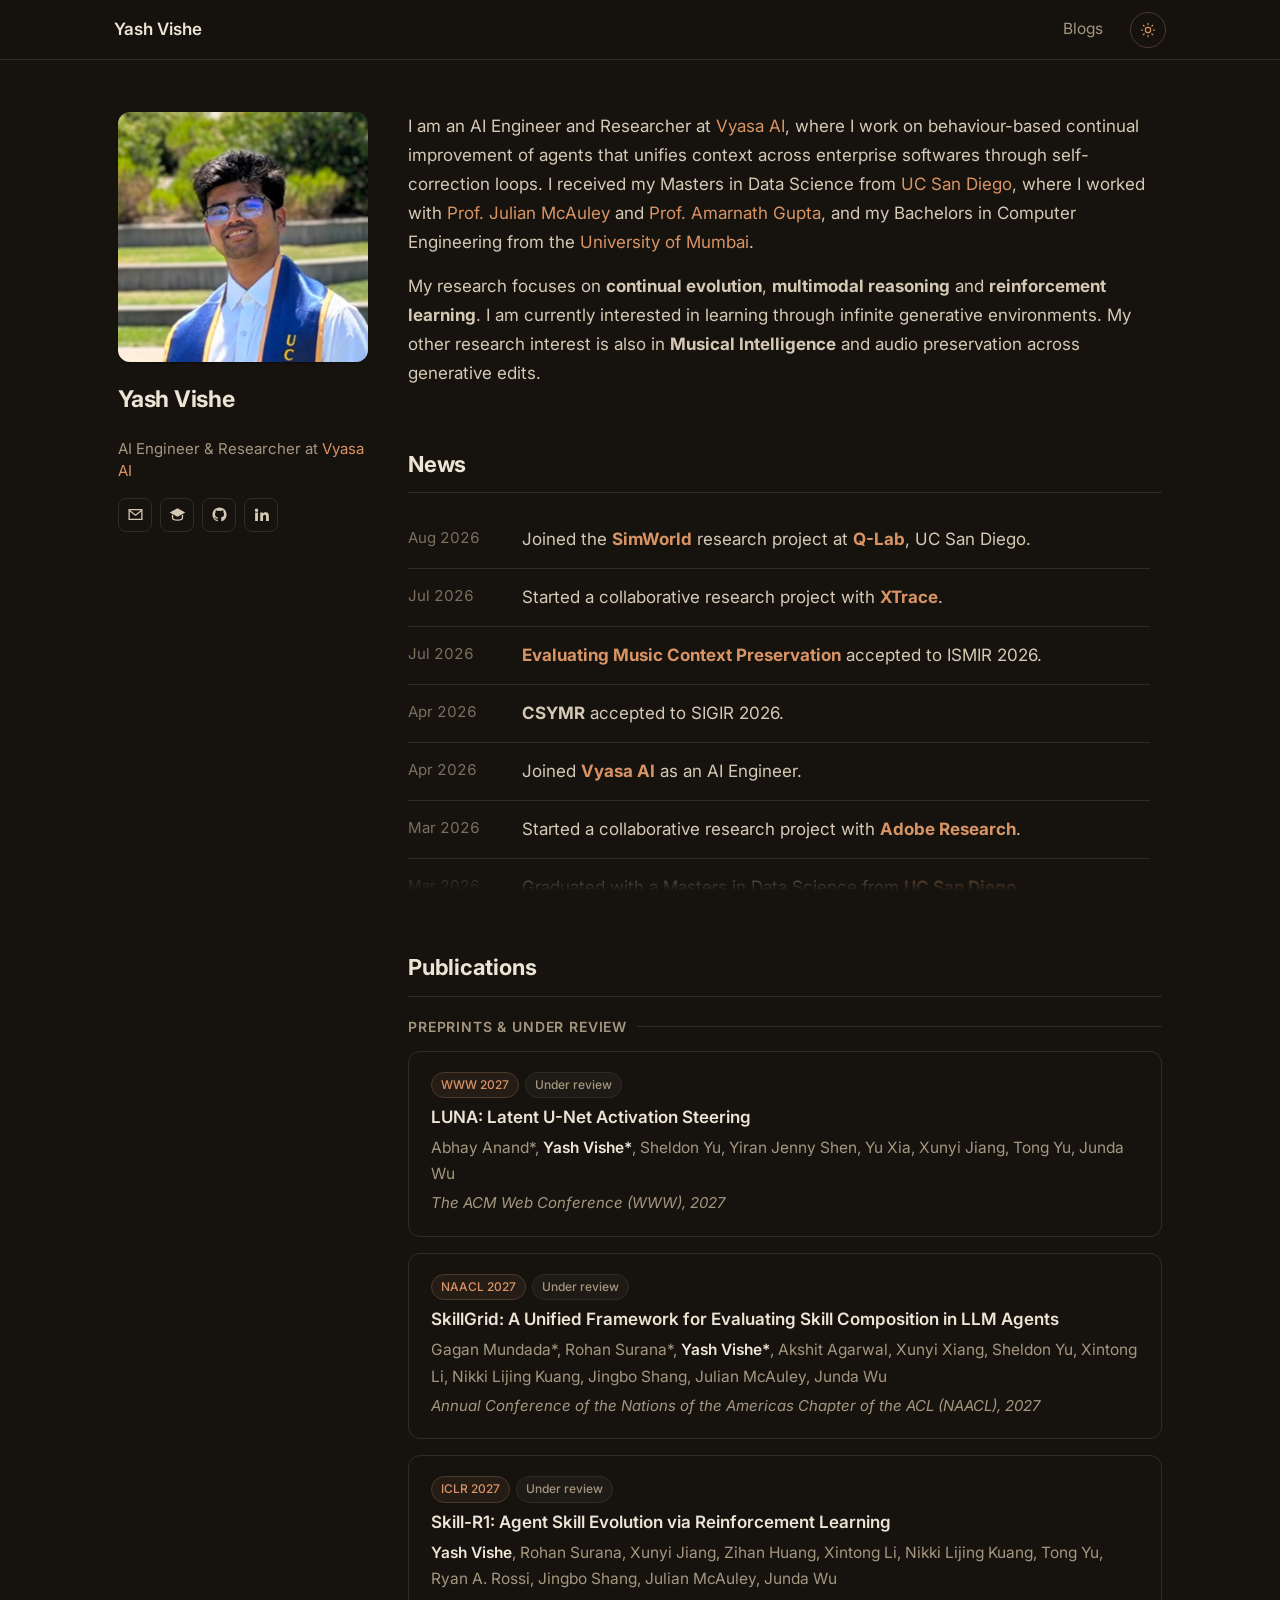
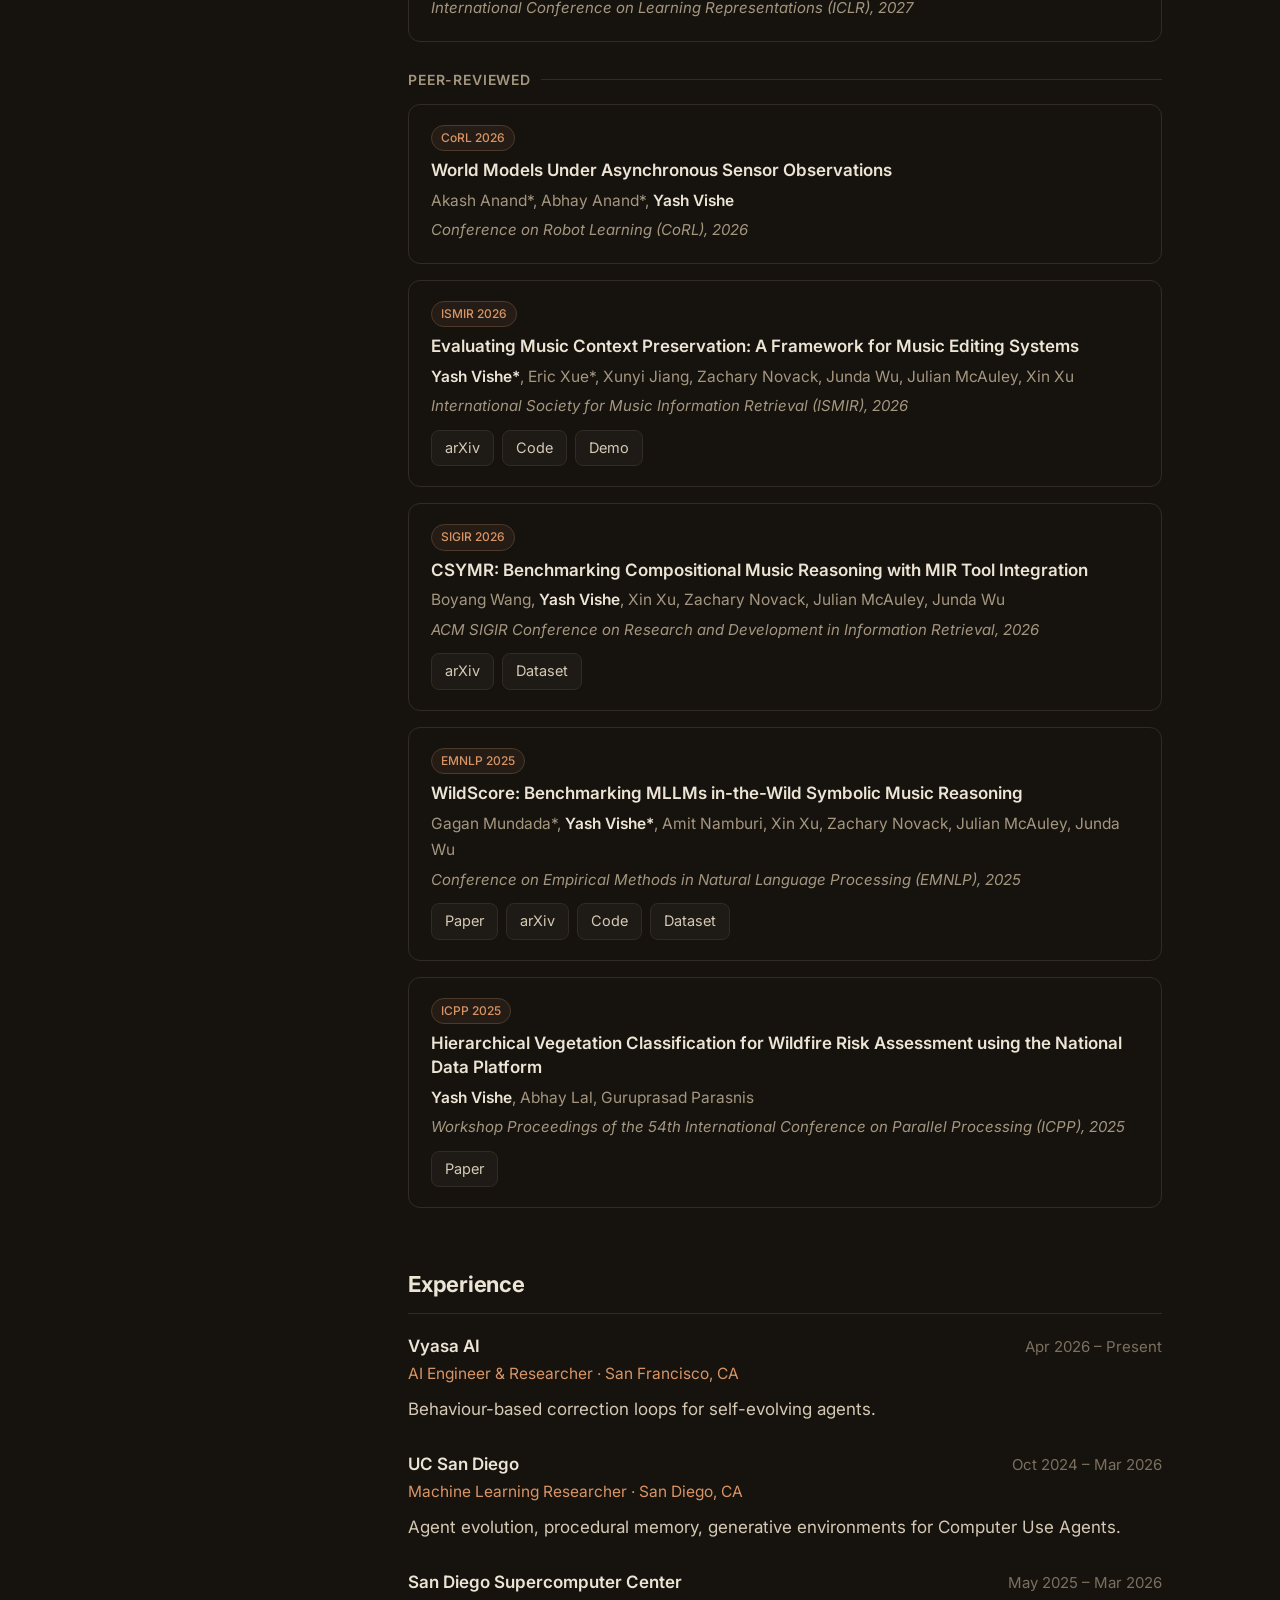
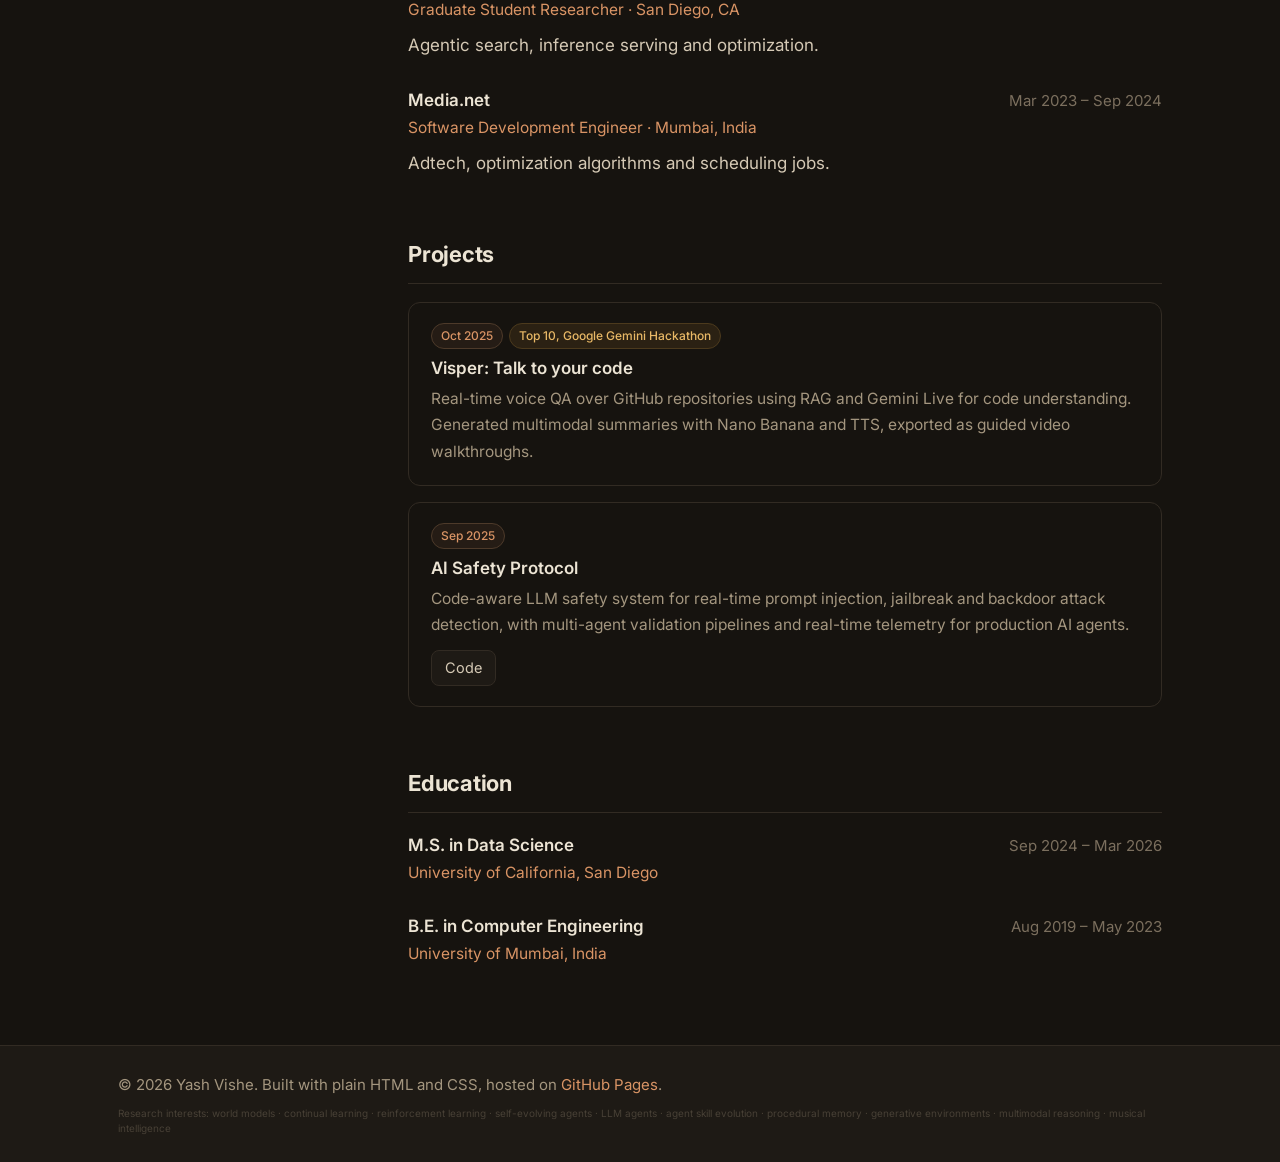
==== commit 993d28f7: "Update venues: SkillGrid to NAACL 2027, Skill-R1 to ICLR 2027 Co-Authored-By: Claude Opus 5.5 <norep" ====
--- a/index.html
+++ b/index.html
@@ -232,17 +232,17 @@
           </div>
 
           <div class="pub-card">
-            <div class="pub-tags"><span class="tag tag-venue">NeurIPS 2026</span><span class="tag tag-review">Under review</span></div>
+            <div class="pub-tags"><span class="tag tag-venue">NAACL 2027</span><span class="tag tag-review">Under review</span></div>
             <div class="pub-title">SkillGrid: A Unified Framework for Evaluating Skill Composition in LLM Agents</div>
             <div class="pub-authors">Gagan Mundada*, Rohan Surana*, <strong>Yash Vishe*</strong>, Akshit Agarwal, Xunyi Xiang, Sheldon Yu, Xintong Li, Nikki Lijing Kuang, Jingbo Shang, Julian McAuley, Junda Wu</div>
-            <div class="pub-venue">Advances in Neural Information Processing Systems (NeurIPS), 2026</div>
-          </div>
-
-          <div class="pub-card">
-            <div class="pub-tags"><span class="tag tag-venue">EMNLP 2026</span><span class="tag tag-review">Under review</span></div>
+            <div class="pub-venue">Annual Conference of the Nations of the Americas Chapter of the ACL (NAACL), 2027</div>
+          </div>
+
+          <div class="pub-card">
+            <div class="pub-tags"><span class="tag tag-venue">ICLR 2027</span><span class="tag tag-review">Under review</span></div>
             <div class="pub-title">Skill-R1: Agent Skill Evolution via Reinforcement Learning</div>
             <div class="pub-authors"><strong>Yash Vishe</strong>, Rohan Surana, Xunyi Jiang, Zihan Huang, Xintong Li, Nikki Lijing Kuang, Tong Yu, Ryan A. Rossi, Jingbo Shang, Julian McAuley, Junda Wu</div>
-            <div class="pub-venue">Conference on Empirical Methods in Natural Language Processing (EMNLP), 2026</div>
+            <div class="pub-venue">International Conference on Learning Representations (ICLR), 2027</div>
           </div>
 
         </div>
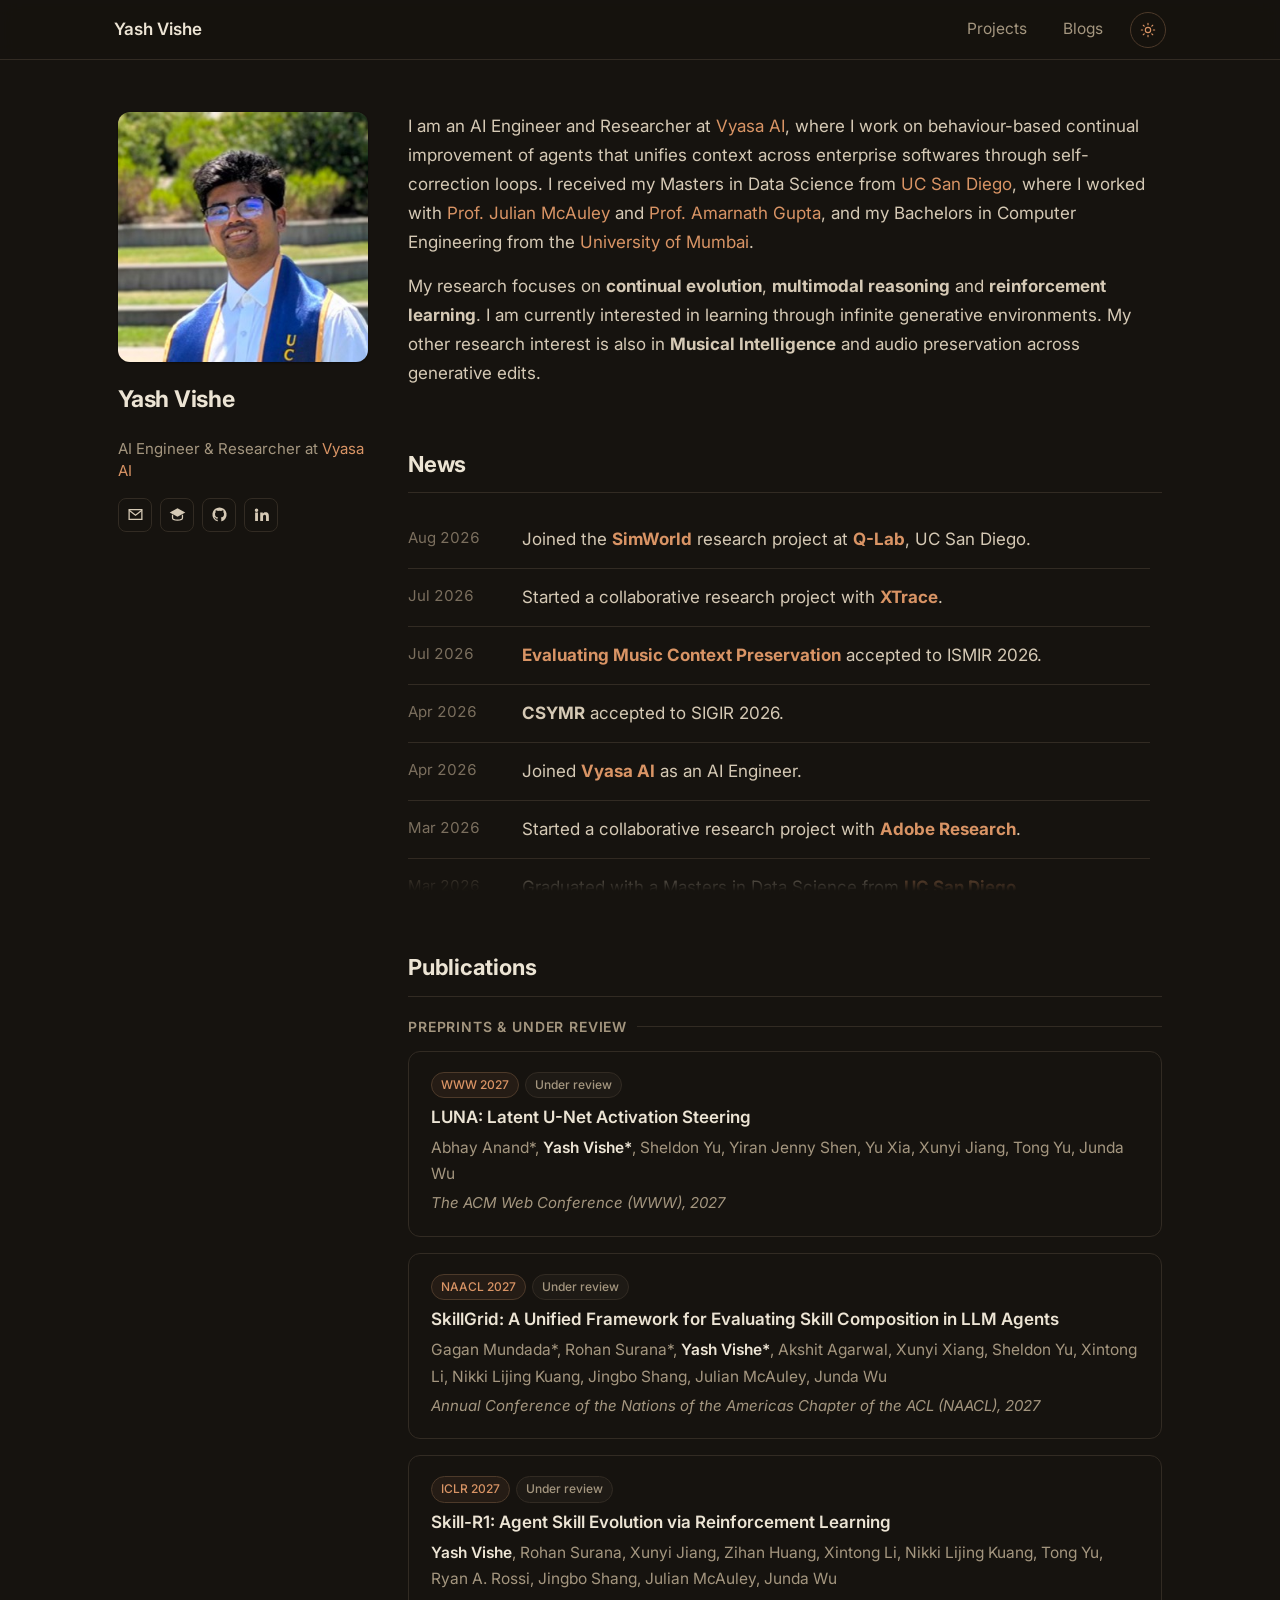
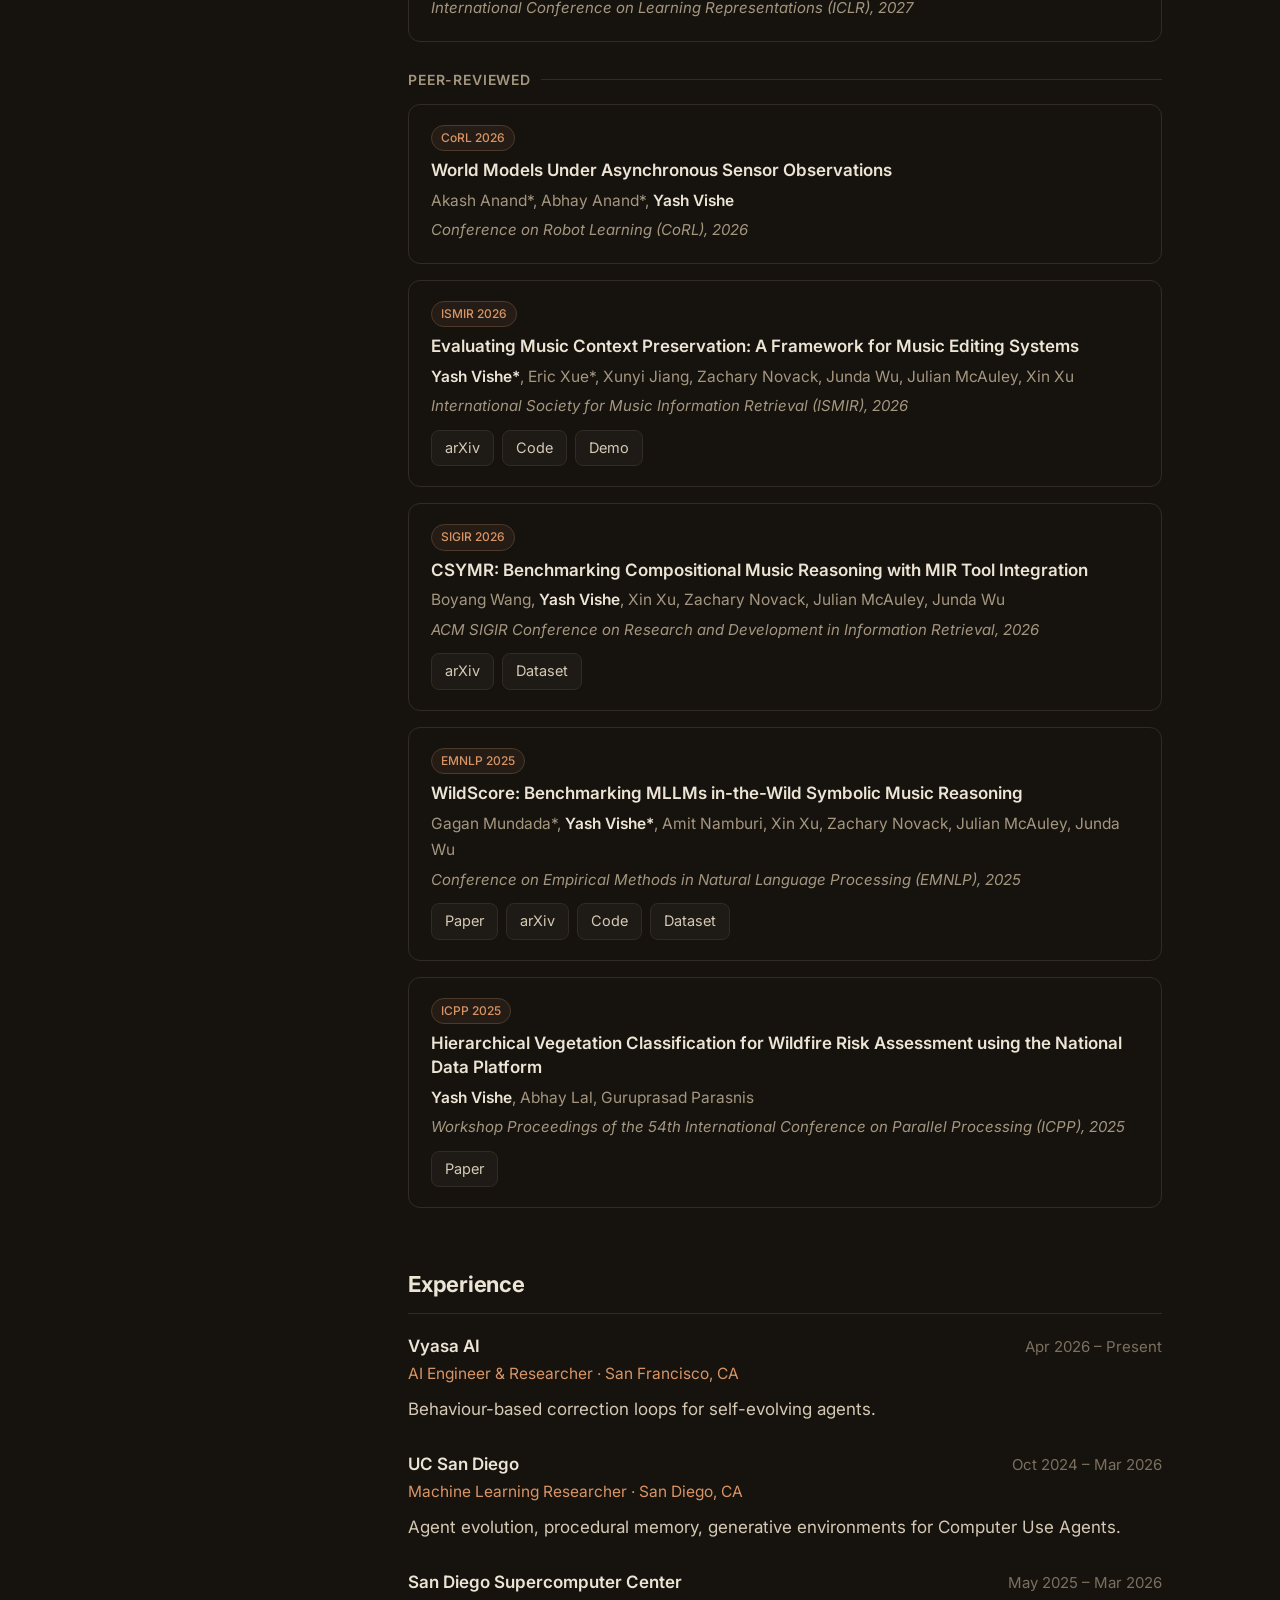
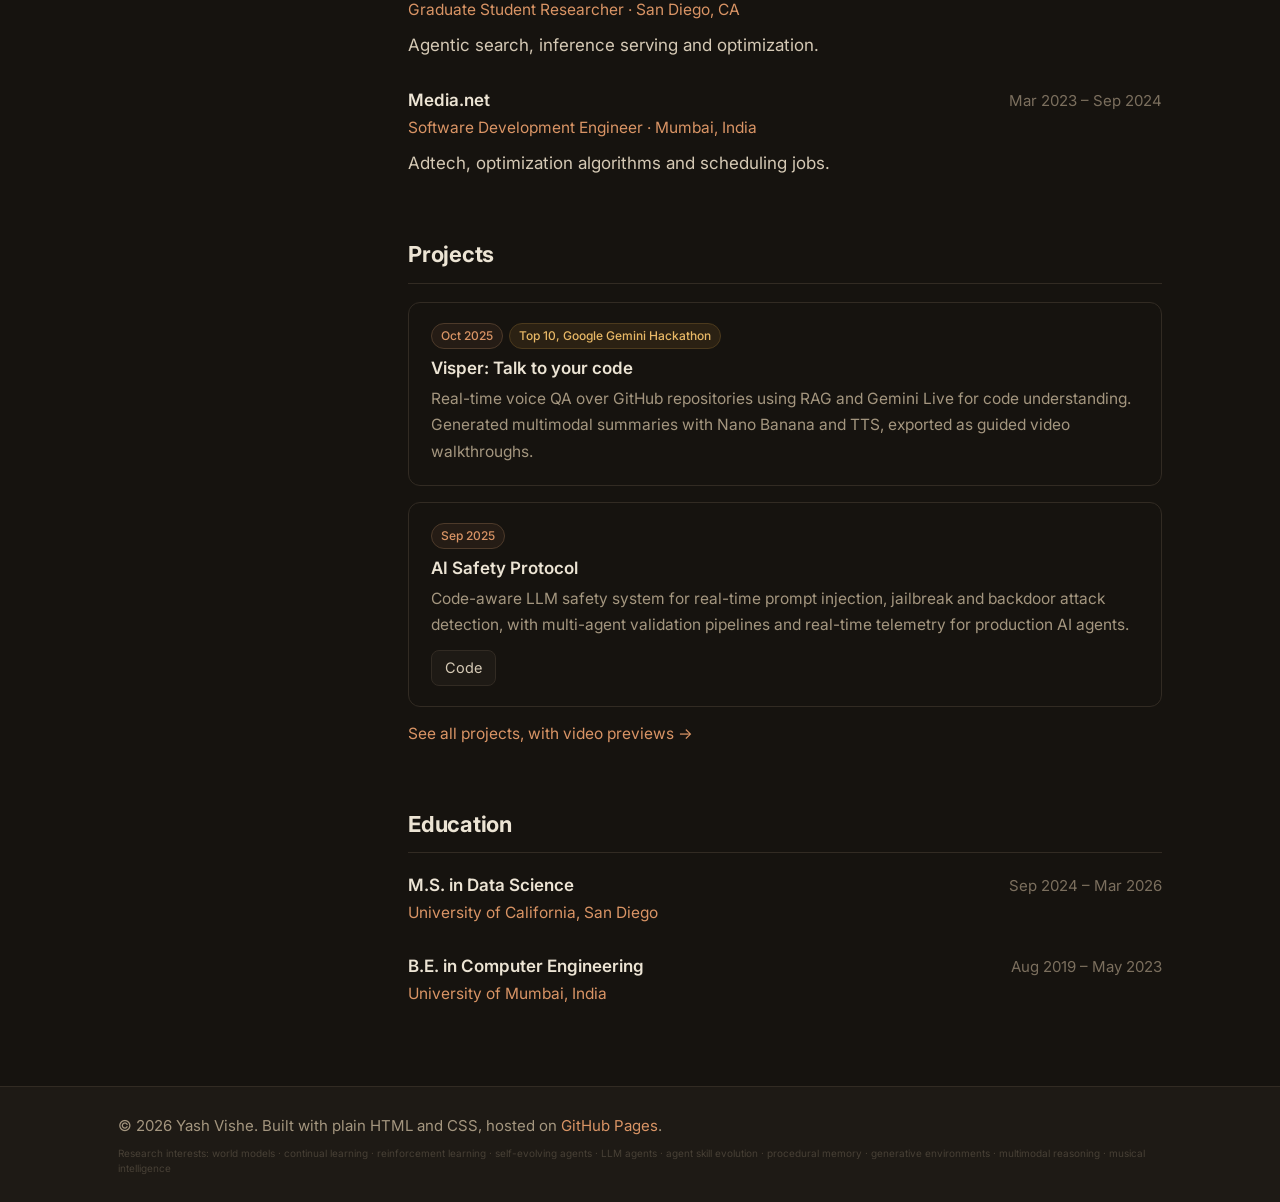
==== commit bfa96837: "Add projects page with hover video previews New /projects/ page with looping preview clips for SimWo" ====
--- a/index.html
+++ b/index.html
@@ -143,6 +143,7 @@
     </a>
     <div class="nav-right">
       <ul class="nav-links">
+        <li><a href="/projects/">Projects</a></li>
         <li><a href="/blogs/">Blogs</a></li>
       </ul>
       <button id="themeToggle" class="theme-toggle" type="button" aria-label="Toggle color mode" title="Switch to dark mode">
@@ -367,6 +368,7 @@
           </div>
 
         </div>
+        <p style="margin:14px 0 0;font-size:15.5px"><a href="/projects/">See all projects, with video previews →</a></p>
       </section>
 
       <section class="section" id="education">
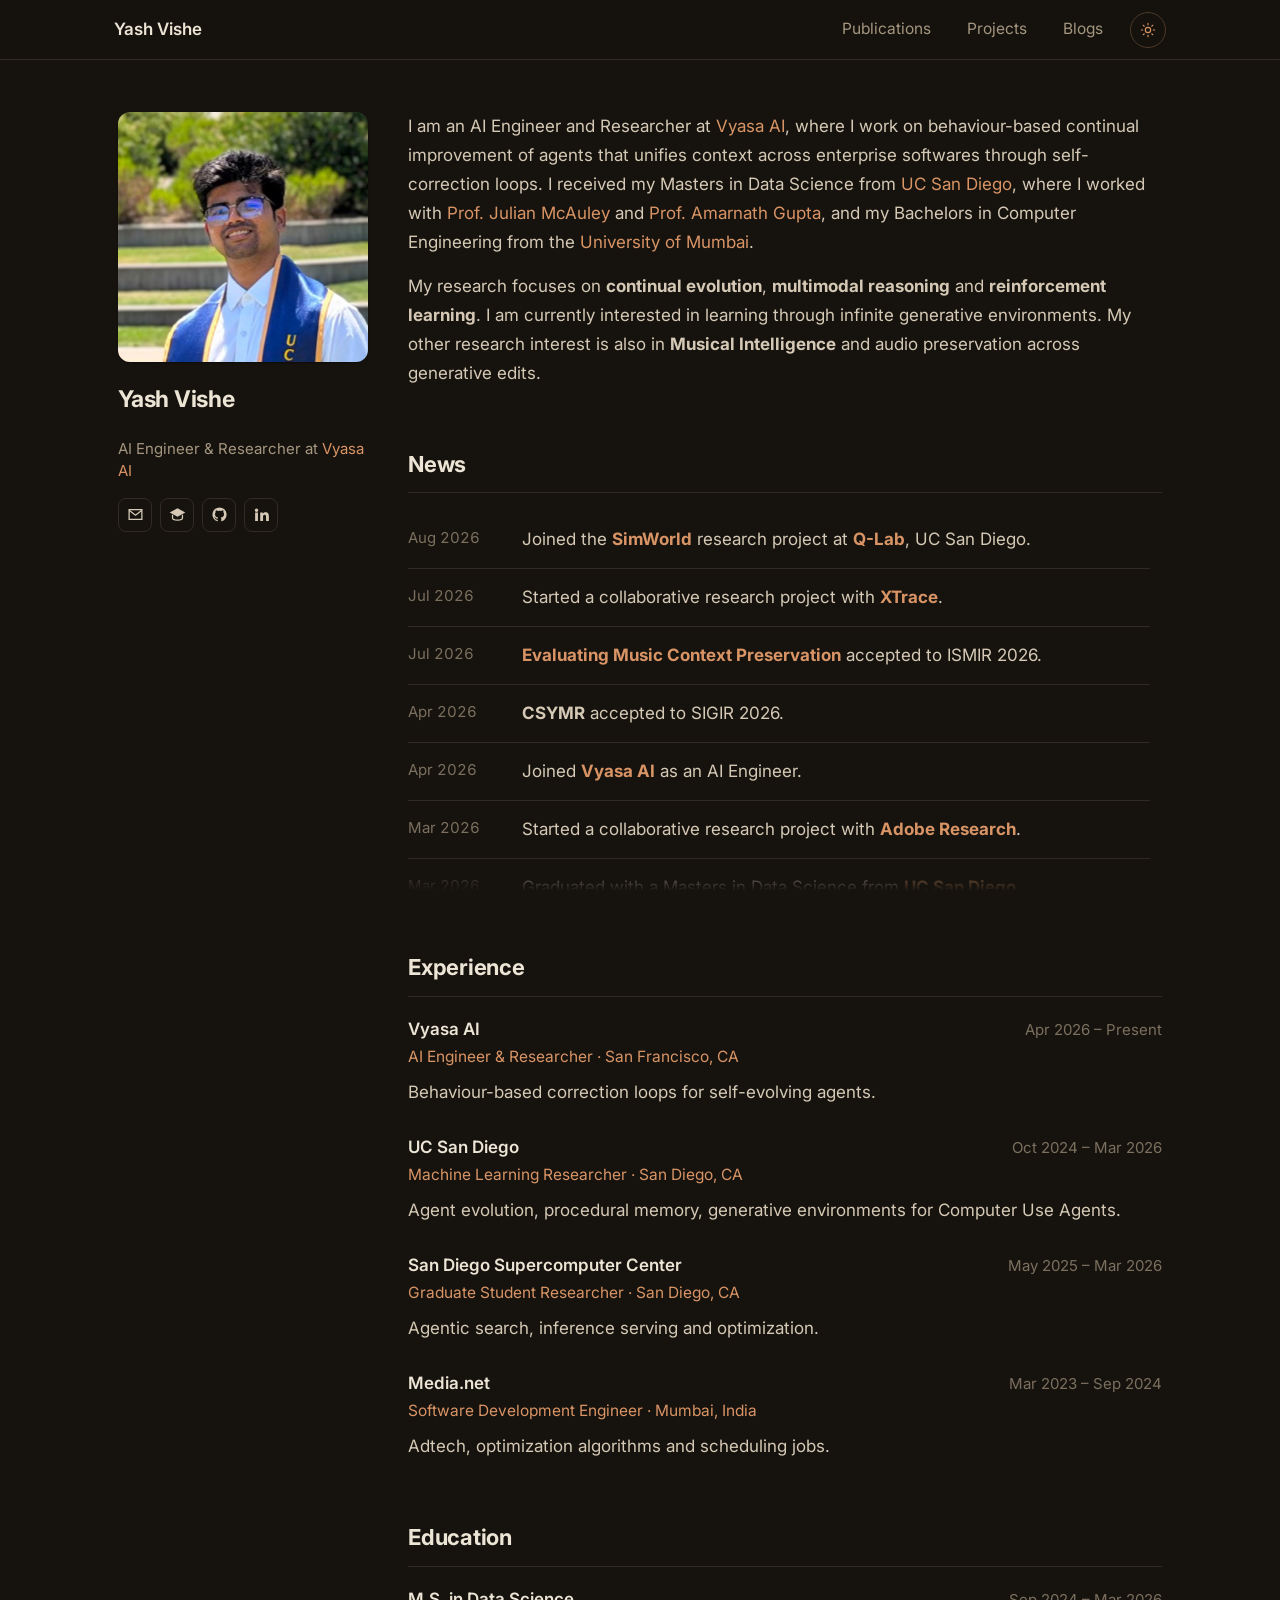
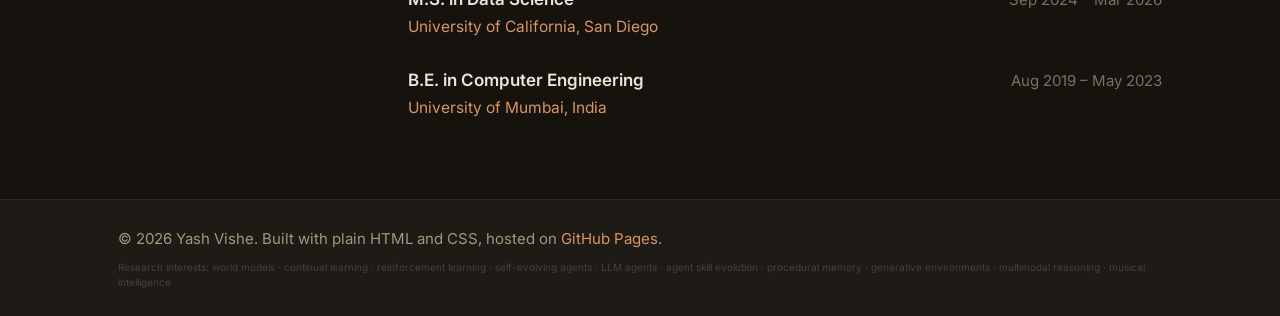
==== commit f68c733f: "Move publications to their own page, drop homepage projects Publications now live at /publications/;" ====
--- a/index.html
+++ b/index.html
@@ -143,6 +143,7 @@
     </a>
     <div class="nav-right">
       <ul class="nav-links">
+        <li><a href="/publications/">Publications</a></li>
         <li><a href="/projects/">Projects</a></li>
         <li><a href="/blogs/">Blogs</a></li>
       </ul>
@@ -219,94 +220,6 @@
         </ul>
       </section>
 
-      <section class="section" id="publications">
-        <h2 class="section-title">Publications</h2>
-
-        <h3 class="subsection-title">Preprints &amp; Under Review</h3>
-        <div class="pub-list">
-
-          <div class="pub-card">
-            <div class="pub-tags"><span class="tag tag-venue">WWW 2027</span><span class="tag tag-review">Under review</span></div>
-            <div class="pub-title">LUNA: Latent U-Net Activation Steering</div>
-            <div class="pub-authors">Abhay Anand*, <strong>Yash Vishe*</strong>, Sheldon Yu, Yiran Jenny Shen, Yu Xia, Xunyi Jiang, Tong Yu, Junda Wu</div>
-            <div class="pub-venue">The ACM Web Conference (WWW), 2027</div>
-          </div>
-
-          <div class="pub-card">
-            <div class="pub-tags"><span class="tag tag-venue">NAACL 2027</span><span class="tag tag-review">Under review</span></div>
-            <div class="pub-title">SkillGrid: A Unified Framework for Evaluating Skill Composition in LLM Agents</div>
-            <div class="pub-authors">Gagan Mundada*, Rohan Surana*, <strong>Yash Vishe*</strong>, Akshit Agarwal, Xunyi Xiang, Sheldon Yu, Xintong Li, Nikki Lijing Kuang, Jingbo Shang, Julian McAuley, Junda Wu</div>
-            <div class="pub-venue">Annual Conference of the Nations of the Americas Chapter of the ACL (NAACL), 2027</div>
-          </div>
-
-          <div class="pub-card">
-            <div class="pub-tags"><span class="tag tag-venue">ICLR 2027</span><span class="tag tag-review">Under review</span></div>
-            <div class="pub-title">Skill-R1: Agent Skill Evolution via Reinforcement Learning</div>
-            <div class="pub-authors"><strong>Yash Vishe</strong>, Rohan Surana, Xunyi Jiang, Zihan Huang, Xintong Li, Nikki Lijing Kuang, Tong Yu, Ryan A. Rossi, Jingbo Shang, Julian McAuley, Junda Wu</div>
-            <div class="pub-venue">International Conference on Learning Representations (ICLR), 2027</div>
-          </div>
-
-        </div>
-
-        <h3 class="subsection-title">Peer-Reviewed</h3>
-        <div class="pub-list">
-
-          <div class="pub-card">
-            <div class="pub-tags"><span class="tag tag-venue">CoRL 2026</span></div>
-            <div class="pub-title">World Models Under Asynchronous Sensor Observations</div>
-            <div class="pub-authors">Akash Anand*, Abhay Anand*, <strong>Yash Vishe</strong></div>
-            <div class="pub-venue">Conference on Robot Learning (CoRL), 2026</div>
-          </div>
-
-          <div class="pub-card">
-            <div class="pub-tags"><span class="tag tag-venue">ISMIR 2026</span></div>
-            <div class="pub-title"><a href="https://arxiv.org/abs/2512.14629" target="_blank" rel="noopener">Evaluating Music Context Preservation: A Framework for Music Editing Systems</a></div>
-            <div class="pub-authors"><strong>Yash Vishe*</strong>, Eric Xue*, Xunyi Jiang, Zachary Novack, Junda Wu, Julian McAuley, Xin Xu</div>
-            <div class="pub-venue">International Society for Music Information Retrieval (ISMIR), 2026</div>
-            <div class="pub-links">
-              <a class="pub-link" href="https://arxiv.org/abs/2512.14629" target="_blank" rel="noopener">arXiv</a>
-              <a class="pub-link" href="https://github.com/Yashvishe13/MuseCPEval" target="_blank" rel="noopener">Code</a>
-              <a class="pub-link" href="https://musecpeval-demo.netlify.app/" target="_blank" rel="noopener">Demo</a>
-            </div>
-          </div>
-
-          <div class="pub-card">
-            <div class="pub-tags"><span class="tag tag-venue">SIGIR 2026</span></div>
-            <div class="pub-title"><a href="https://arxiv.org/abs/2601.11556" target="_blank" rel="noopener">CSYMR: Benchmarking Compositional Music Reasoning with MIR Tool Integration</a></div>
-            <div class="pub-authors">Boyang Wang, <strong>Yash Vishe</strong>, Xin Xu, Zachary Novack, Julian McAuley, Junda Wu</div>
-            <div class="pub-venue">ACM SIGIR Conference on Research and Development in Information Retrieval, 2026</div>
-            <div class="pub-links">
-              <a class="pub-link" href="https://arxiv.org/abs/2601.11556" target="_blank" rel="noopener">arXiv</a>
-              <a class="pub-link" href="https://huggingface.co/datasets/wangby76/CSyMR-Bench" target="_blank" rel="noopener">Dataset</a>
-            </div>
-          </div>
-
-          <div class="pub-card">
-            <div class="pub-tags"><span class="tag tag-venue">EMNLP 2025</span></div>
-            <div class="pub-title"><a href="https://aclanthology.org/2025.emnlp-main.853/" target="_blank" rel="noopener">WildScore: Benchmarking MLLMs in-the-Wild Symbolic Music Reasoning</a></div>
-            <div class="pub-authors">Gagan Mundada*, <strong>Yash Vishe*</strong>, Amit Namburi, Xin Xu, Zachary Novack, Julian McAuley, Junda Wu</div>
-            <div class="pub-venue">Conference on Empirical Methods in Natural Language Processing (EMNLP), 2025</div>
-            <div class="pub-links">
-              <a class="pub-link" href="https://aclanthology.org/2025.emnlp-main.853/" target="_blank" rel="noopener">Paper</a>
-              <a class="pub-link" href="https://arxiv.org/abs/2509.04744" target="_blank" rel="noopener">arXiv</a>
-              <a class="pub-link" href="https://github.com/Yashvishe13/WildScore" target="_blank" rel="noopener">Code</a>
-              <a class="pub-link" href="https://huggingface.co/datasets/GM77/WildScore" target="_blank" rel="noopener">Dataset</a>
-            </div>
-          </div>
-
-          <div class="pub-card">
-            <div class="pub-tags"><span class="tag tag-venue">ICPP 2025</span></div>
-            <div class="pub-title"><a href="https://dl.acm.org/doi/full/10.1145/3750720.3757307" target="_blank" rel="noopener">Hierarchical Vegetation Classification for Wildfire Risk Assessment using the National Data Platform</a></div>
-            <div class="pub-authors"><strong>Yash Vishe</strong>, Abhay Lal, Guruprasad Parasnis</div>
-            <div class="pub-venue">Workshop Proceedings of the 54th International Conference on Parallel Processing (ICPP), 2025</div>
-            <div class="pub-links">
-              <a class="pub-link" href="https://dl.acm.org/doi/full/10.1145/3750720.3757307" target="_blank" rel="noopener">Paper</a>
-            </div>
-          </div>
-
-        </div>
-      </section>
-
       <section class="section" id="experience">
         <h2 class="section-title">Experience</h2>
         <div class="exp-list">
@@ -348,27 +261,6 @@
           </div>
 
         </div>
-      </section>
-
-      <section class="section" id="projects">
-        <h2 class="section-title">Projects</h2>
-        <div class="pub-list">
-
-          <div class="pub-card">
-            <div class="pub-tags"><span class="tag tag-venue">Oct 2025</span><span class="tag tag-award">Top 10, Google Gemini Hackathon</span></div>
-            <div class="pub-title">Visper: Talk to your code</div>
-            <div class="pub-authors">Real-time voice QA over GitHub repositories using RAG and Gemini Live for code understanding. Generated multimodal summaries with Nano Banana and TTS, exported as guided video walkthroughs.</div>
-          </div>
-
-          <div class="pub-card">
-            <div class="pub-tags"><span class="tag tag-venue">Sep 2025</span></div>
-            <div class="pub-title"><a href="https://github.com/Yashvishe13/AI-safety-protocol" target="_blank" rel="noopener">AI Safety Protocol</a></div>
-            <div class="pub-authors">Code-aware LLM safety system for real-time prompt injection, jailbreak and backdoor attack detection, with multi-agent validation pipelines and real-time telemetry for production AI agents.</div>
-            <div class="pub-links"><a class="pub-link" href="https://github.com/Yashvishe13/AI-safety-protocol" target="_blank" rel="noopener">Code</a></div>
-          </div>
-
-        </div>
-        <p style="margin:14px 0 0;font-size:15.5px"><a href="/projects/">See all projects, with video previews →</a></p>
       </section>
 
       <section class="section" id="education">
--- a/style.css
+++ b/style.css
@@ -632,3 +632,12 @@
   .article-title { font-size: 30px; }
   .post-stage .article-back { margin: 0 0 16px 4px; }
 }
+
+/* ---------- compact nav on phones (three tabs + toggle) ---------- */
+@media (max-width: 520px) {
+  .nav-inner { padding: 0 14px; }
+  .nav-logo { white-space: nowrap; font-size: 15.5px; }
+  .nav-right { gap: 6px; }
+  .nav-links { gap: 0; }
+  .nav-links a { padding: 6px 8px; font-size: 14px; }
+}
